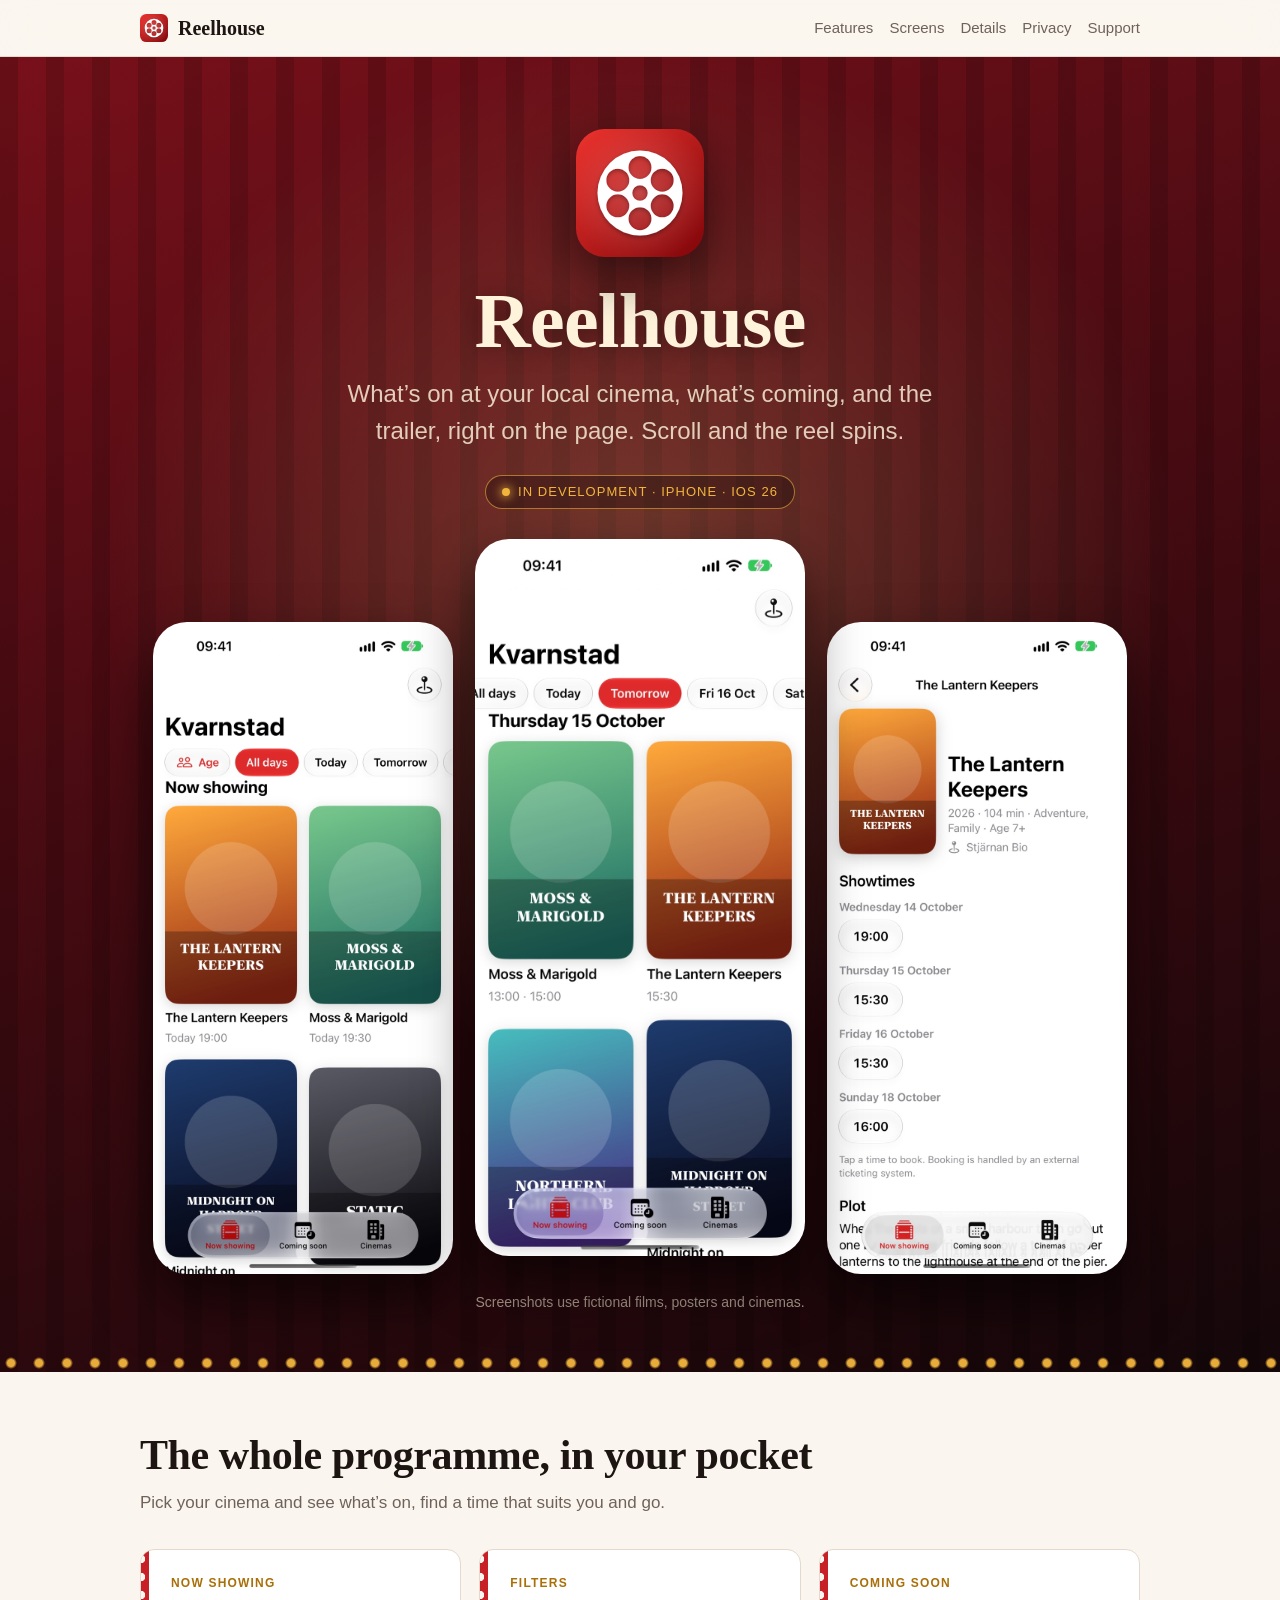
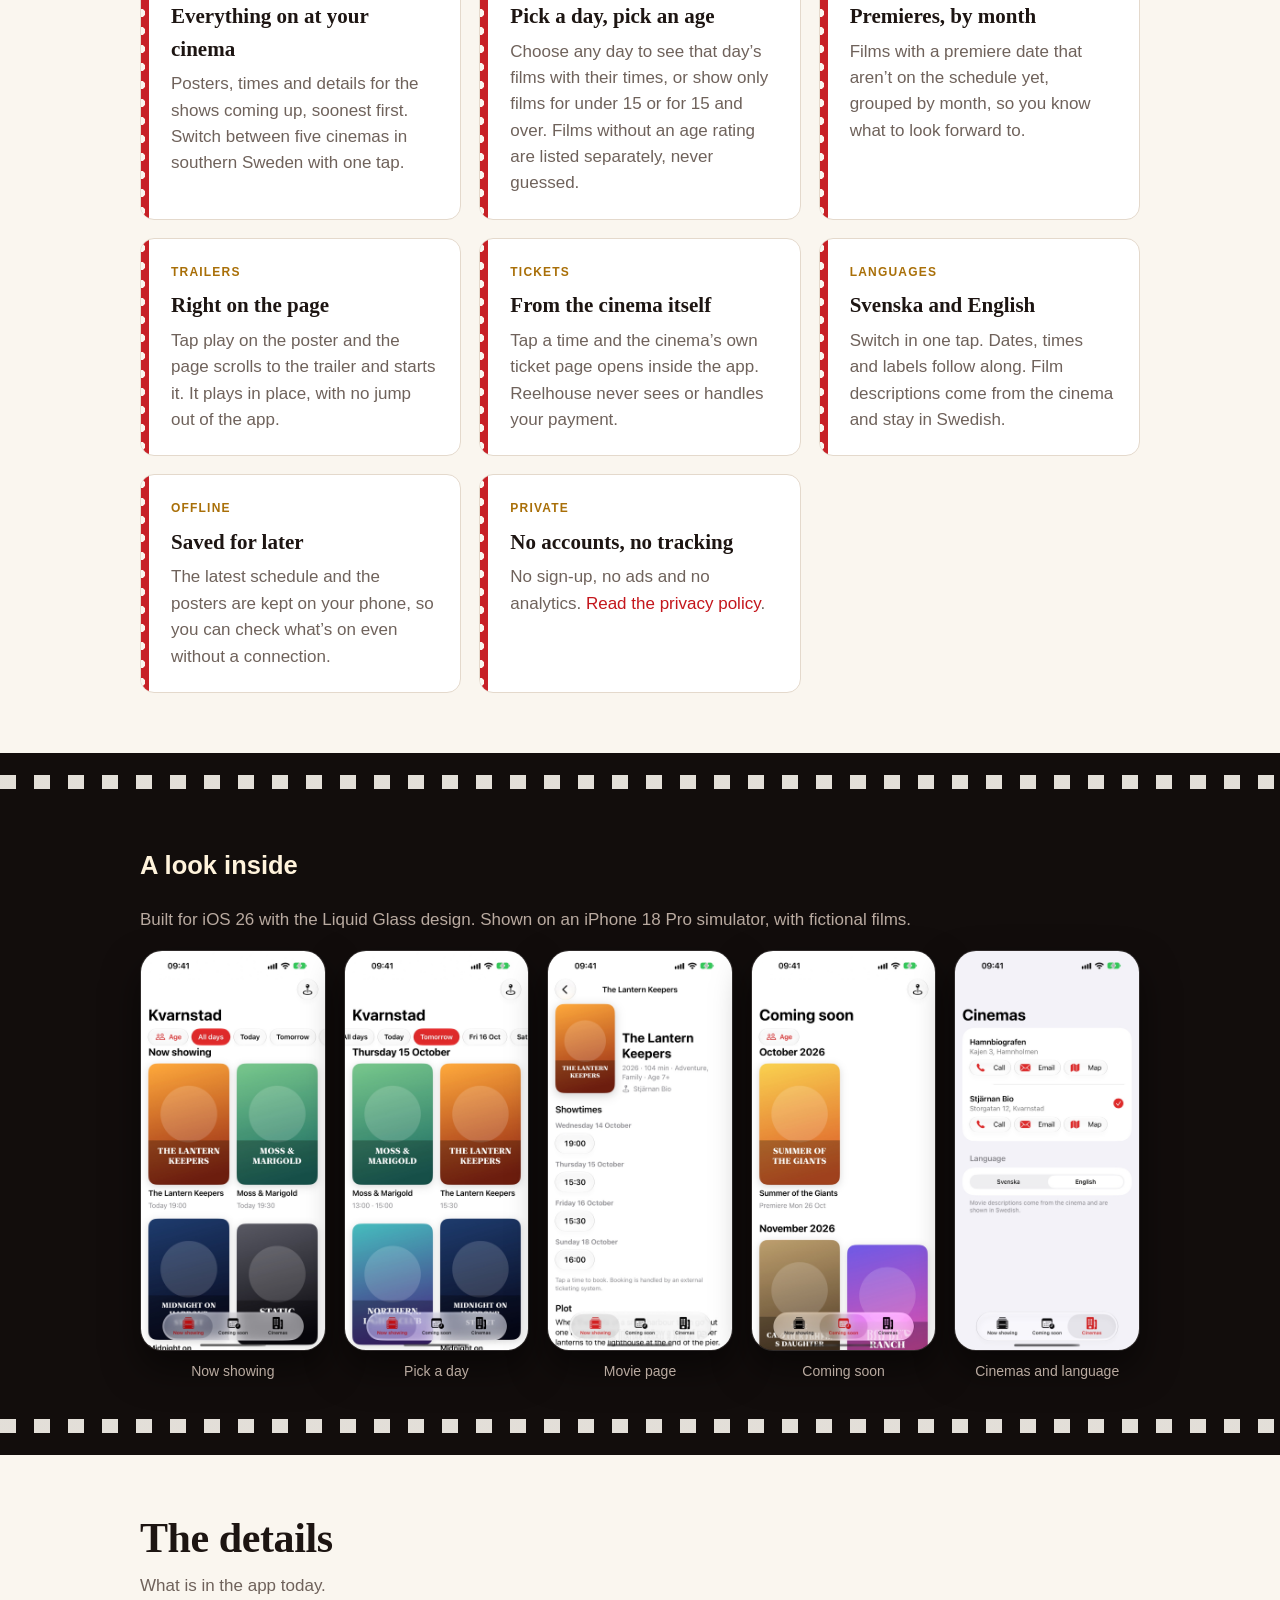
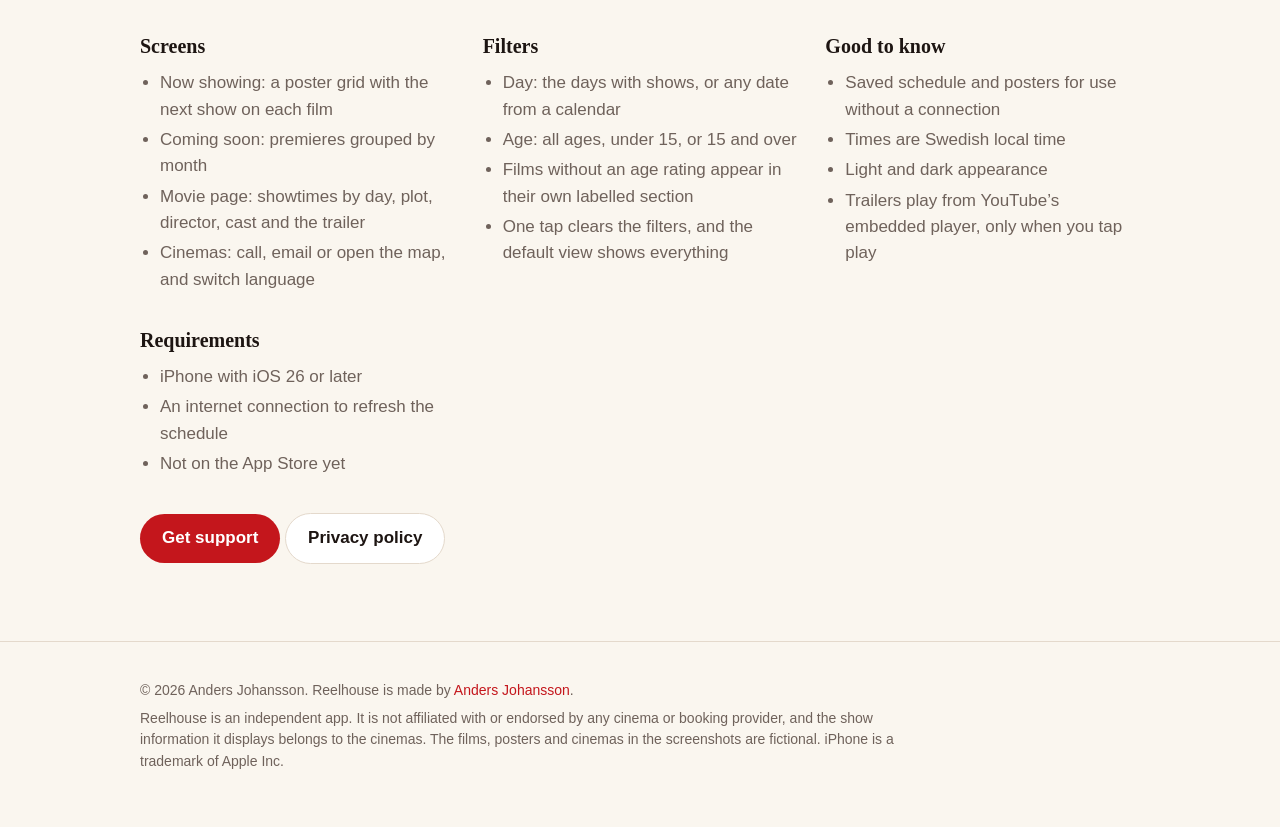
==== index.html @ 4448a826 "Site: home, privacy and support pages, with an app icon whose reel spins on scroll Co-Authored-By: C" ====
<!doctype html>
<html lang="en">
<head>
  <meta charset="utf-8">
  <meta name="viewport" content="width=device-width, initial-scale=1">
  <title>Reelhouse – showtimes, trailers and tickets for your local cinema</title>
  <meta name="description" content="Reelhouse shows what's on at your local cinema, what's coming soon, plays the trailer right on the page and takes you to the cinema's own tickets. For iPhone, in Swedish and English.">
  <meta name="theme-color" content="#78101a">
  <link rel="icon" type="image/png" href="assets/favicon.png">
  <link rel="apple-touch-icon" href="assets/apple-touch-icon.png">
  <meta property="og:title" content="Reelhouse">
  <meta property="og:description" content="Showtimes, trailers and tickets for your local cinema. For iPhone, in Swedish and English.">
  <meta property="og:type" content="website">
  <meta property="og:url" content="https://idrewn.github.io/reelhouse-web/">
  <meta property="og:image" content="https://idrewn.github.io/reelhouse-web/assets/og.jpg">
  <link rel="stylesheet" href="style.css">
</head>
<body>
<header class="site-header">
  <div class="wrap">
    <a class="brand" href="./"><span class="brand-icon"><svg class="app-icon" viewBox="0 0 1024 1024" aria-hidden="true" xmlns="http://www.w3.org/2000/svg"><defs><linearGradient id="gh" x1="0" y1="0" x2="1" y2="1"><stop offset="0" stop-color="#ed332e"/><stop offset="1" stop-color="#800509"/></linearGradient><radialGradient id="wh" cx=".5" cy=".5" r=".55"><stop offset="0" stop-color="#fff" stop-opacity=".18"/><stop offset="1" stop-color="#fff" stop-opacity="0"/></radialGradient><clipPath id="ch"><rect width="1024" height="1024" rx="229"/></clipPath><filter id="sh" x="-20%" y="-20%" width="140%" height="140%"><feDropShadow dx="0" dy="14" stdDeviation="18" flood-opacity=".35"/></filter></defs><g clip-path="url(#ch)"><rect width="1024" height="1024" fill="url(#gh)"/><rect width="1024" height="1024" fill="url(#wh)"/><g filter="url(#sh)"><g class="reel"><path fill="#fff" fill-rule="evenodd" d="M172.0 512.0a340 340 0 1 0 680 0a340 340 0 1 0 -680 0ZM597.5 614.5a92 92 0 1 0 184 0a92 92 0 1 0 -184 0ZM420.0 717.0a92 92 0 1 0 184 0a92 92 0 1 0 -184 0ZM242.5 614.5a92 92 0 1 0 184 0a92 92 0 1 0 -184 0ZM242.5 409.5a92 92 0 1 0 184 0a92 92 0 1 0 -184 0ZM420.0 307.0a92 92 0 1 0 184 0a92 92 0 1 0 -184 0ZM597.5 409.5a92 92 0 1 0 184 0a92 92 0 1 0 -184 0ZM450.0 512.0a62 62 0 1 0 124 0a62 62 0 1 0 -124 0Z"/></g></g></g></svg></span>Reelhouse</a>
    <nav aria-label="Main"><a href="#features">Features</a><a href="#screens">Screens</a><a href="#details">Details</a><a href="privacy.html">Privacy</a><a href="support.html">Support</a></nav>
  </div>
</header>

<main>
  <div class="stage">
    <div class="wrap hero">
      <div class="icon"><svg class="app-icon" viewBox="0 0 1024 1024" role="img" aria-label="Reelhouse app icon" xmlns="http://www.w3.org/2000/svg"><defs><linearGradient id="gx" x1="0" y1="0" x2="1" y2="1"><stop offset="0" stop-color="#ed332e"/><stop offset="1" stop-color="#800509"/></linearGradient><radialGradient id="wx" cx=".5" cy=".5" r=".55"><stop offset="0" stop-color="#fff" stop-opacity=".18"/><stop offset="1" stop-color="#fff" stop-opacity="0"/></radialGradient><clipPath id="cx"><rect width="1024" height="1024" rx="229"/></clipPath><filter id="sx" x="-20%" y="-20%" width="140%" height="140%"><feDropShadow dx="0" dy="14" stdDeviation="18" flood-opacity=".35"/></filter></defs><g clip-path="url(#cx)"><rect width="1024" height="1024" fill="url(#gx)"/><rect width="1024" height="1024" fill="url(#wx)"/><g filter="url(#sx)"><g class="reel"><path fill="#fff" fill-rule="evenodd" d="M172.0 512.0a340 340 0 1 0 680 0a340 340 0 1 0 -680 0ZM597.5 614.5a92 92 0 1 0 184 0a92 92 0 1 0 -184 0ZM420.0 717.0a92 92 0 1 0 184 0a92 92 0 1 0 -184 0ZM242.5 614.5a92 92 0 1 0 184 0a92 92 0 1 0 -184 0ZM242.5 409.5a92 92 0 1 0 184 0a92 92 0 1 0 -184 0ZM420.0 307.0a92 92 0 1 0 184 0a92 92 0 1 0 -184 0ZM597.5 409.5a92 92 0 1 0 184 0a92 92 0 1 0 -184 0ZM450.0 512.0a62 62 0 1 0 124 0a62 62 0 1 0 -124 0Z"/></g></g></g></svg></div>
      <h1>Reelhouse</h1>
      <p class="lead">What&rsquo;s on at your local cinema, what&rsquo;s coming, and the trailer, right on the page. Scroll and the reel spins.</p>
      <p style="margin:0 0 14px;"><span class="badge">In development &middot; iPhone &middot; iOS 26</span></p>
      <div class="showcase">
        <img src="assets/screen-now-showing.jpg" alt="The Now showing screen: a grid of film posters with the day and age filters above it" width="800" height="1739">
        <img class="center" src="assets/screen-day-filter.jpg" alt="Thursday picked in the day filter, with each poster showing that day's times" width="800" height="1739">
        <img src="assets/screen-movie.jpg" alt="A movie page with the poster, showtimes by day and the plot" width="800" height="1739">
      </div>
      <p class="note">Screenshots use fictional films, posters and cinemas.</p>
    </div>
    <div class="bulbs" aria-hidden="true"></div>
  </div>

  <section id="features">
    <div class="wrap">
      <h2>The whole programme, in your pocket</h2>
      <p class="sub">Pick your cinema and see what&rsquo;s on, find a time that suits you and go.</p>
      <div class="grid">
        <div class="ticket"><div class="kicker">Now showing</div><h3>Everything on at your cinema</h3>
          <p>Posters, times and details for the shows coming up, soonest first. Switch between five cinemas in southern Sweden with one tap.</p></div>
        <div class="ticket"><div class="kicker">Filters</div><h3>Pick a day, pick an age</h3>
          <p>Choose any day to see that day&rsquo;s films with their times, or show only films for under 15 or for 15 and over. Films without an age rating are listed separately, never guessed.</p></div>
        <div class="ticket"><div class="kicker">Coming soon</div><h3>Premieres, by month</h3>
          <p>Films with a premiere date that aren&rsquo;t on the schedule yet, grouped by month, so you know what to look forward to.</p></div>
        <div class="ticket"><div class="kicker">Trailers</div><h3>Right on the page</h3>
          <p>Tap play on the poster and the page scrolls to the trailer and starts it. It plays in place, with no jump out of the app.</p></div>
        <div class="ticket"><div class="kicker">Tickets</div><h3>From the cinema itself</h3>
          <p>Tap a time and the cinema&rsquo;s own ticket page opens inside the app. Reelhouse never sees or handles your payment.</p></div>
        <div class="ticket"><div class="kicker">Languages</div><h3>Svenska and English</h3>
          <p>Switch in one tap. Dates, times and labels follow along. Film descriptions come from the cinema and stay in Swedish.</p></div>
        <div class="ticket"><div class="kicker">Offline</div><h3>Saved for later</h3>
          <p>The latest schedule and the posters are kept on your phone, so you can check what&rsquo;s on even without a connection.</p></div>
        <div class="ticket"><div class="kicker">Private</div><h3>No accounts, no tracking</h3>
          <p>No sign-up, no ads and no analytics. <a href="privacy.html">Read the privacy policy</a>.</p></div>
      </div>
    </div>
  </section>

  <div class="reel" id="screens">
    <div class="wrap">
      <h2>A look inside</h2>
      <p class="sub">Built for iOS 26 with the Liquid Glass design. Shown on an iPhone 18 Pro simulator, with fictional films.</p>
      <div class="screens">
        <figure><img src="assets/screen-now-showing.jpg" alt="Now showing, a grid of posters" loading="lazy" width="800" height="1739"><figcaption>Now showing</figcaption></figure>
        <figure><img src="assets/screen-day-filter.jpg" alt="The day filter with times on each poster" loading="lazy" width="800" height="1739"><figcaption>Pick a day</figcaption></figure>
        <figure><img src="assets/screen-movie.jpg" alt="A movie page with showtimes" loading="lazy" width="800" height="1739"><figcaption>Movie page</figcaption></figure>
        <figure><img src="assets/screen-coming.jpg" alt="Coming soon, grouped by month" loading="lazy" width="800" height="1739"><figcaption>Coming soon</figcaption></figure>
        <figure><img src="assets/screen-cinemas.jpg" alt="The cinemas list with call, email and map buttons and the language switch" loading="lazy" width="800" height="1739"><figcaption>Cinemas and language</figcaption></figure>
      </div>
    </div>
  </div>

  <section id="details">
    <div class="wrap">
      <h2>The details</h2>
      <p class="sub">What is in the app today.</p>
      <div class="facts">
        <div>
          <h3>Screens</h3>
          <ul>
            <li>Now showing: a poster grid with the next show on each film</li>
            <li>Coming soon: premieres grouped by month</li>
            <li>Movie page: showtimes by day, plot, director, cast and the trailer</li>
            <li>Cinemas: call, email or open the map, and switch language</li>
          </ul>
        </div>
        <div>
          <h3>Filters</h3>
          <ul>
            <li>Day: the days with shows, or any date from a calendar</li>
            <li>Age: all ages, under 15, or 15 and over</li>
            <li>Films without an age rating appear in their own labelled section</li>
            <li>One tap clears the filters, and the default view shows everything</li>
          </ul>
        </div>
        <div>
          <h3>Good to know</h3>
          <ul>
            <li>Saved schedule and posters for use without a connection</li>
            <li>Times are Swedish local time</li>
            <li>Light and dark appearance</li>
            <li>Trailers play from YouTube&rsquo;s embedded player, only when you tap play</li>
          </ul>
        </div>
        <div>
          <h3>Requirements</h3>
          <ul>
            <li>iPhone with iOS 26 or later</li>
            <li>An internet connection to refresh the schedule</li>
            <li>Not on the App Store yet</li>
          </ul>
        </div>
      </div>
      <p style="margin-top:32px;">
        <a class="button" href="support.html">Get support</a>
        <a class="button secondary" href="privacy.html">Privacy policy</a>
      </p>
    </div>
  </section>
</main>

<footer>
  <div class="wrap">
    <p>&copy; 2026 Anders Johansson. Reelhouse is made by <a href="https://github.com/iDrewn">Anders Johansson</a>.</p>
    <p>Reelhouse is an independent app. It is not affiliated with or endorsed by any cinema or booking provider, and the show information it displays belongs to the cinemas. The films, posters and cinemas in the screenshots are fictional. iPhone is a trademark of Apple Inc.</p>
  </div>
</footer>
<script src="assets/spin.js" defer></script>
</body>
</html>
---- style.css ----
:root {
  --bg: #faf6ef;
  --surface: #ffffff;
  --text: #1d1512;
  --muted: #6f625b;
  --line: #e4d9cc;
  --accent: #c4161c;
  --gold: #a96f08;
  --gold-bright: #f2b53c;
  --cream: #fff3dc;
  --radius: 18px;
  --maxw: 1040px;
  --serif: ui-serif, "Iowan Old Style", "Palatino Linotype", Palatino, Georgia, serif;
}
@media (prefers-color-scheme: dark) {
  :root {
    --bg: #0e0a0a;
    --surface: #1a1413;
    --text: #f6efe6;
    --muted: #b5a79b;
    --line: #3a2d2a;
    --accent: #ff6a5f;
    --gold: #f2b53c;
  }
}
* { box-sizing: border-box; }
html { -webkit-text-size-adjust: 100%; scroll-behavior: smooth; }
body {
  margin: 0;
  background: var(--bg);
  color: var(--text);
  font: 17px/1.55 -apple-system, BlinkMacSystemFont, "SF Pro Text", "Segoe UI", Roboto, Helvetica, Arial, sans-serif;
}
a { color: var(--accent); text-decoration: none; }
a:hover { text-decoration: underline; }
img { max-width: 100%; height: auto; display: block; }
.wrap { max-width: var(--maxw); margin: 0 auto; padding: 0 20px; }

/* Header */
.site-header { position: sticky; top: 0; z-index: 10; backdrop-filter: saturate(180%) blur(20px); -webkit-backdrop-filter: saturate(180%) blur(20px);
  background: color-mix(in srgb, var(--bg) 82%, transparent); border-bottom: 1px solid var(--line); }
.site-header .wrap { display: flex; align-items: center; justify-content: space-between; flex-wrap: wrap; gap: 2px 16px; min-height: 56px; padding-top: 8px; padding-bottom: 8px; }
.brand { display: flex; align-items: center; gap: 10px; font-family: var(--serif); font-weight: 800; font-size: 20px; color: var(--text); }
.brand-icon { display: block; width: 28px; height: 28px; }
.app-icon { display: block; width: 100%; height: 100%; }
nav a { margin-right: 16px; color: var(--muted); font-size: 15px; white-space: nowrap; }
nav a:last-child { margin-right: 0; }
nav a:hover { color: var(--text); text-decoration: none; }

/* Hero: a curtain, a spotlight and a row of marquee bulbs. Always dark. */
.stage {
  color: var(--cream);
  background:
    radial-gradient(ellipse 60% 55% at 50% 38%, rgba(255, 214, 140, .22), transparent 70%),
    repeating-linear-gradient(90deg, rgba(0, 0, 0, .14) 0 18px, transparent 18px 46px),
    linear-gradient(160deg, #78101a 0%, #3d0a10 55%, #14070a 100%);
}
.hero { padding: 72px 0 40px; text-align: center; }
.hero .icon { width: 128px; height: 128px; margin: 0 auto 24px; filter: drop-shadow(0 18px 26px rgba(0, 0, 0, .55)); }
.hero h1 { font-family: var(--serif); font-size: clamp(44px, 9vw, 78px); line-height: 1.02; margin: 0 0 14px; letter-spacing: -0.01em; color: var(--cream); text-shadow: 0 2px 24px rgba(0, 0, 0, .4); }
.hero p.lead { font-size: clamp(19px, 3vw, 24px); color: rgba(255, 243, 220, .82); max-width: 640px; margin: 0 auto 26px; }
.badge { display: inline-flex; align-items: center; gap: 8px; padding: 6px 16px; border-radius: 999px; border: 1px solid rgba(242, 181, 60, .6); background: rgba(0, 0, 0, .28);
  font-size: 13px; letter-spacing: .08em; text-transform: uppercase; color: var(--gold-bright); }
.badge::before { content: ""; width: 8px; height: 8px; border-radius: 50%; background: var(--gold-bright); box-shadow: 0 0 10px 2px rgba(242, 181, 60, .7); }
.hero .showcase { margin-top: 48px; display: flex; gap: 22px; justify-content: center; align-items: flex-end; flex-wrap: wrap; }
.hero .showcase img { width: min(300px, 28vw); min-width: 210px; border-radius: 34px; box-shadow: 0 28px 56px rgba(0, 0, 0, .6); }
.hero .showcase img.center { transform: translateY(-18px); width: min(330px, 30vw); min-width: 230px; }
.hero .note { margin: 18px auto 0; color: rgba(255, 243, 220, .6); font-size: 14px; }
.bulbs { height: 18px; background: radial-gradient(circle at 11px 9px, var(--gold-bright) 3.5px, rgba(242, 181, 60, 0) 6px) 0 0 / 28px 18px repeat-x; opacity: .95; }

/* Sections */
section { padding: 60px 0; }
section h2 { font-family: var(--serif); font-size: clamp(28px, 5vw, 42px); line-height: 1.1; letter-spacing: -0.01em; margin: 0 0 12px; }
section .sub { color: var(--muted); max-width: 640px; margin: 0 0 32px; }
.grid { display: grid; gap: 18px; grid-template-columns: repeat(auto-fit, minmax(260px, 1fr)); }

/* Ticket-stub cards */
.ticket { position: relative; background: var(--surface); border: 1px solid var(--line); border-radius: 14px; padding: 24px 24px 22px 30px; overflow: hidden; }
.ticket::before { content: ""; position: absolute; left: 0; top: 0; bottom: 0; width: 8px;
  background: radial-gradient(circle at 0 9px, var(--bg) 4px, transparent 4.5px) 0 0 / 8px 18px repeat-y, var(--accent); opacity: .95; }
.ticket h3 { margin: 0 0 6px; font-family: var(--serif); font-size: 21px; }
.ticket p { margin: 0; color: var(--muted); }
.ticket .kicker { font-size: 12px; letter-spacing: .1em; text-transform: uppercase; color: var(--gold); font-weight: 700; margin-bottom: 8px; }

/* Screens on a film strip */
.reel { background: #120d0c; color: #f6efe6; padding: 72px 0; position: relative; }
.reel::before, .reel::after { content: ""; position: absolute; left: 0; right: 0; height: 14px;
  background: repeating-linear-gradient(90deg, var(--bg) 0 16px, transparent 16px 34px); opacity: .9; }
.reel::before { top: 22px; }
.reel::after { bottom: 22px; }
.reel h2 { color: #fff3dc; }
.reel .sub { color: #b9aaa0; }
.screens { display: grid; gap: 18px; grid-template-columns: repeat(auto-fit, minmax(170px, 1fr)); align-items: start; }
.screens figure { margin: 0; }
.screens img { border-radius: 22px; border: 1px solid rgba(255, 255, 255, .12); box-shadow: 0 18px 36px rgba(0, 0, 0, .5); }
.screens figcaption { margin-top: 10px; color: #b9aaa0; font-size: 14px; text-align: center; }

.facts { display: grid; gap: 28px; grid-template-columns: repeat(auto-fit, minmax(300px, 1fr)); }
.facts h3 { margin: 0 0 8px; font-family: var(--serif); font-size: 20px; }
.facts ul { margin: 0; padding-left: 20px; color: var(--muted); }
.facts li { margin: 4px 0; }

/* Text pages */
.prose { max-width: 720px; padding: 48px 0 72px; }
.prose h1 { font-family: var(--serif); font-size: clamp(32px, 6vw, 46px); line-height: 1.1; margin: 0 0 8px; letter-spacing: -0.01em; }
.prose h2 { font-family: var(--serif); font-size: 24px; margin: 36px 0 8px; }
.prose p, .prose li { color: var(--text); }
.prose .meta { color: var(--muted); margin-bottom: 28px; }
.prose ul { padding-left: 22px; }
.prose code { background: color-mix(in srgb, var(--text) 8%, transparent); padding: 1px 6px; border-radius: 6px; font-size: .9em; }
.prose details { background: var(--surface); border: 1px solid var(--line); border-radius: 14px; padding: 14px 18px; margin: 12px 0; }
.prose summary { cursor: pointer; font-weight: 600; }
.prose details p { margin: 10px 0 0; color: var(--muted); }

.button { display: inline-block; padding: 11px 22px; border-radius: 999px; background: var(--accent); color: #fff; font-weight: 600; }
.button:hover { text-decoration: none; filter: brightness(1.08); }
.button.secondary { background: var(--surface); color: var(--text); border: 1px solid var(--line); }

footer { border-top: 1px solid var(--line); padding: 32px 0 48px; color: var(--muted); font-size: 14px; }
footer p { margin: 6px 0; max-width: 760px; }
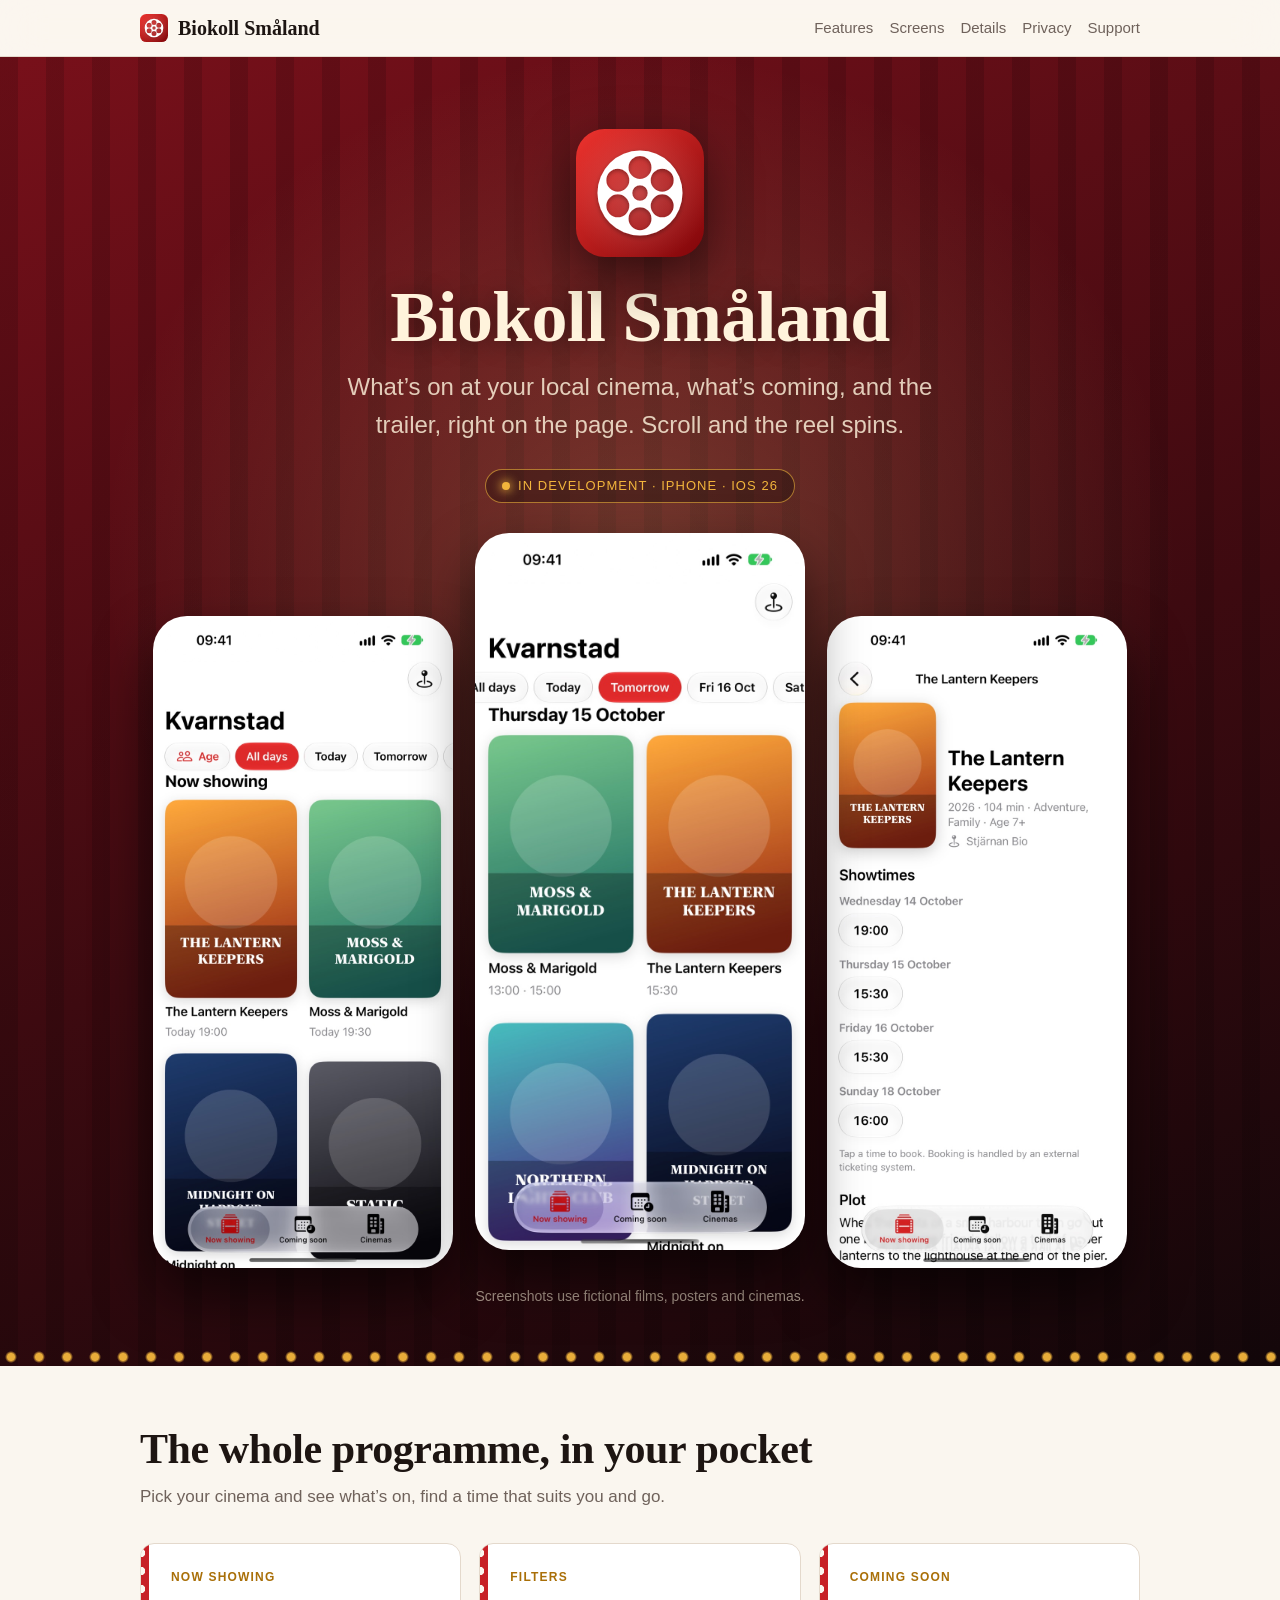
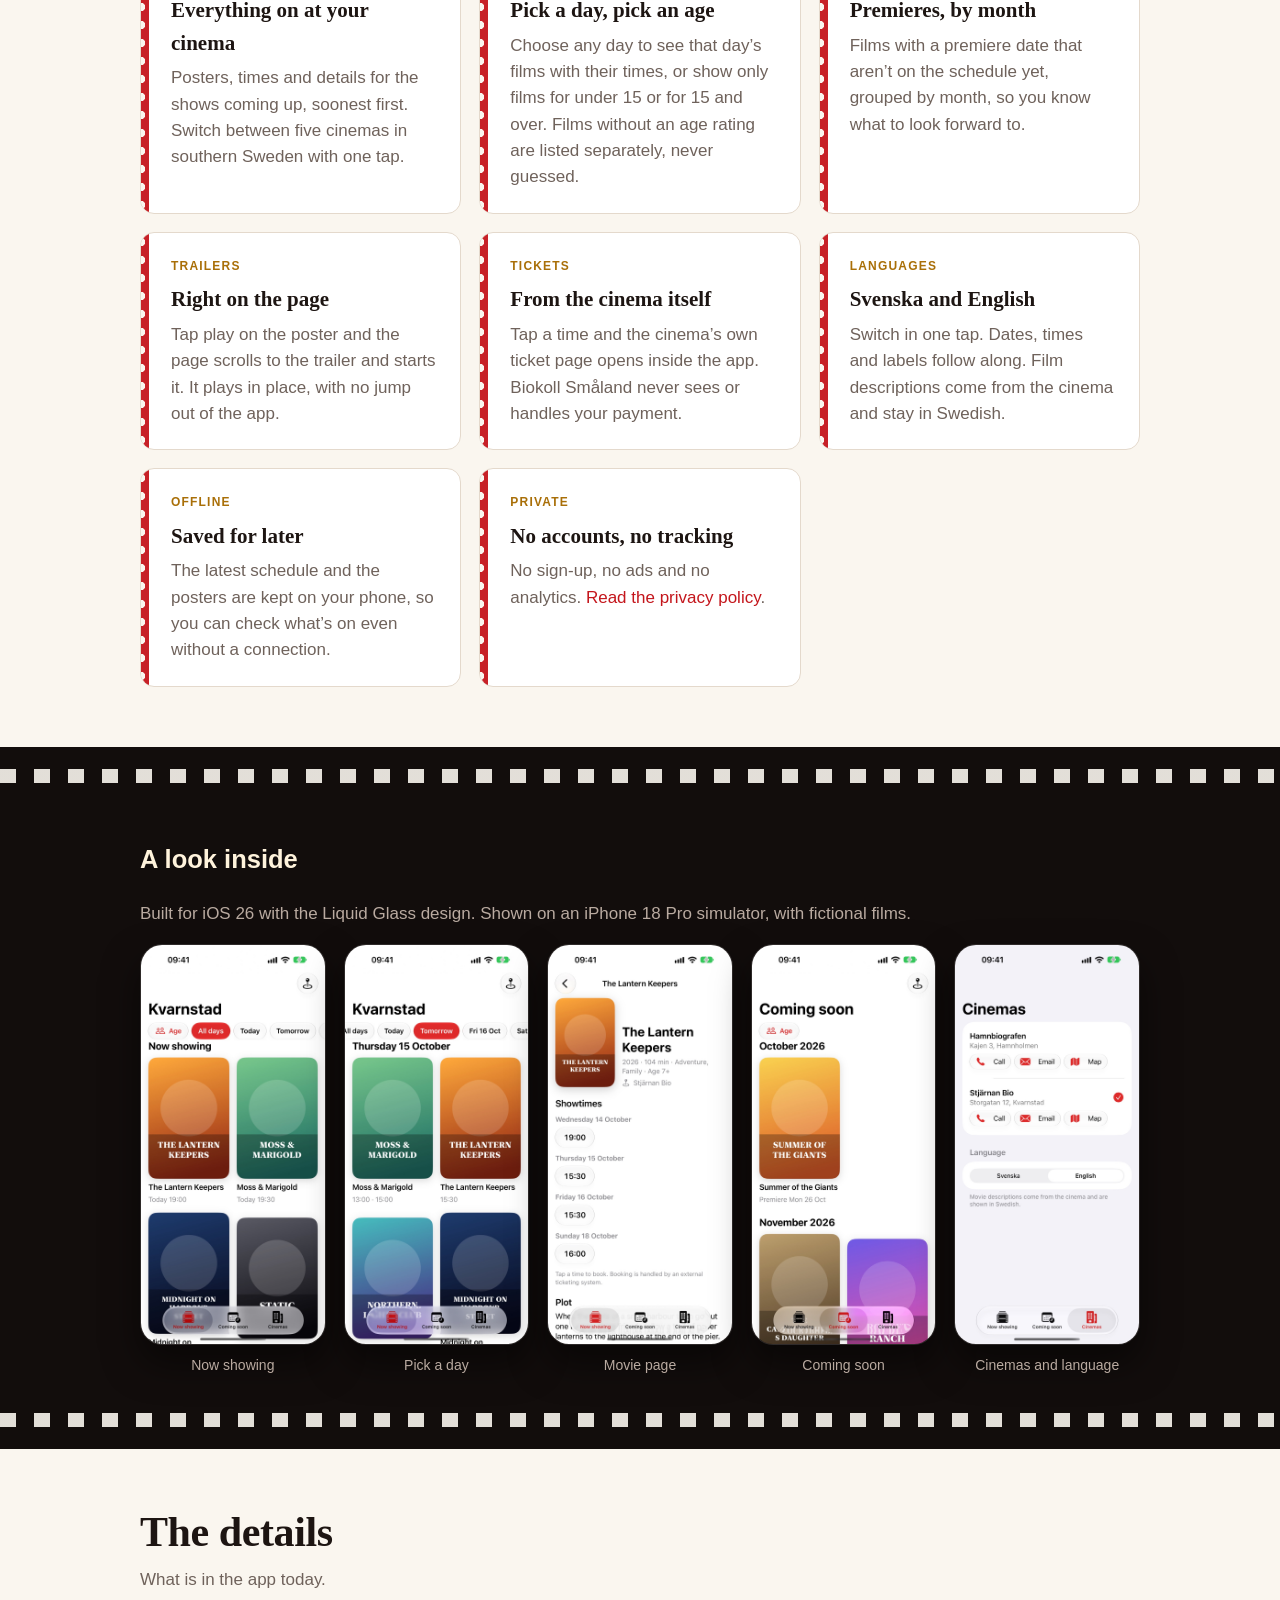
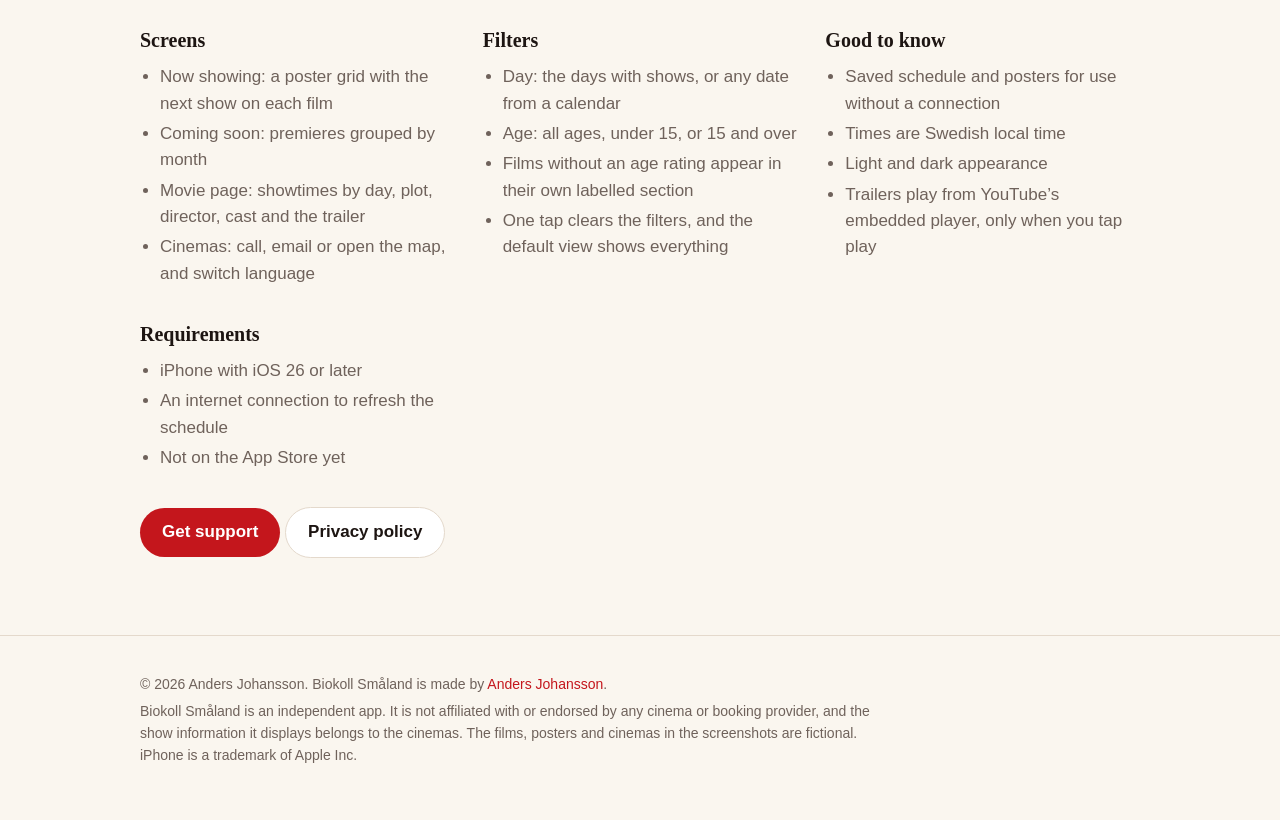
==== commit 03ab04af: "Site: the app is now called Biokoll Småland (pages, social preview and README) Co-Authored-By: Claud" ====
--- a/index.html
+++ b/index.html
@@ -3,12 +3,12 @@
 <head>
   <meta charset="utf-8">
   <meta name="viewport" content="width=device-width, initial-scale=1">
-  <title>Reelhouse – showtimes, trailers and tickets for your local cinema</title>
-  <meta name="description" content="Reelhouse shows what's on at your local cinema, what's coming soon, plays the trailer right on the page and takes you to the cinema's own tickets. For iPhone, in Swedish and English.">
+  <title>Biokoll Sm&aring;land – showtimes, trailers and tickets for your local cinema</title>
+  <meta name="description" content="Biokoll Sm&aring;land shows what's on at your local cinema, what's coming soon, plays the trailer right on the page and takes you to the cinema's own tickets. For iPhone, in Swedish and English.">
   <meta name="theme-color" content="#78101a">
   <link rel="icon" type="image/png" href="assets/favicon.png">
   <link rel="apple-touch-icon" href="assets/apple-touch-icon.png">
-  <meta property="og:title" content="Reelhouse">
+  <meta property="og:title" content="Biokoll Sm&aring;land">
   <meta property="og:description" content="Showtimes, trailers and tickets for your local cinema. For iPhone, in Swedish and English.">
   <meta property="og:type" content="website">
   <meta property="og:url" content="https://idrewn.github.io/reelhouse-web/">
@@ -18,7 +18,7 @@
 <body>
 <header class="site-header">
   <div class="wrap">
-    <a class="brand" href="./"><span class="brand-icon"><svg class="app-icon" viewBox="0 0 1024 1024" aria-hidden="true" xmlns="http://www.w3.org/2000/svg"><defs><linearGradient id="gh" x1="0" y1="0" x2="1" y2="1"><stop offset="0" stop-color="#ed332e"/><stop offset="1" stop-color="#800509"/></linearGradient><radialGradient id="wh" cx=".5" cy=".5" r=".55"><stop offset="0" stop-color="#fff" stop-opacity=".18"/><stop offset="1" stop-color="#fff" stop-opacity="0"/></radialGradient><clipPath id="ch"><rect width="1024" height="1024" rx="229"/></clipPath><filter id="sh" x="-20%" y="-20%" width="140%" height="140%"><feDropShadow dx="0" dy="14" stdDeviation="18" flood-opacity=".35"/></filter></defs><g clip-path="url(#ch)"><rect width="1024" height="1024" fill="url(#gh)"/><rect width="1024" height="1024" fill="url(#wh)"/><g filter="url(#sh)"><g class="reel"><path fill="#fff" fill-rule="evenodd" d="M172.0 512.0a340 340 0 1 0 680 0a340 340 0 1 0 -680 0ZM597.5 614.5a92 92 0 1 0 184 0a92 92 0 1 0 -184 0ZM420.0 717.0a92 92 0 1 0 184 0a92 92 0 1 0 -184 0ZM242.5 614.5a92 92 0 1 0 184 0a92 92 0 1 0 -184 0ZM242.5 409.5a92 92 0 1 0 184 0a92 92 0 1 0 -184 0ZM420.0 307.0a92 92 0 1 0 184 0a92 92 0 1 0 -184 0ZM597.5 409.5a92 92 0 1 0 184 0a92 92 0 1 0 -184 0ZM450.0 512.0a62 62 0 1 0 124 0a62 62 0 1 0 -124 0Z"/></g></g></g></svg></span>Reelhouse</a>
+    <a class="brand" href="./"><span class="brand-icon"><svg class="app-icon" viewBox="0 0 1024 1024" aria-hidden="true" xmlns="http://www.w3.org/2000/svg"><defs><linearGradient id="gh" x1="0" y1="0" x2="1" y2="1"><stop offset="0" stop-color="#ed332e"/><stop offset="1" stop-color="#800509"/></linearGradient><radialGradient id="wh" cx=".5" cy=".5" r=".55"><stop offset="0" stop-color="#fff" stop-opacity=".18"/><stop offset="1" stop-color="#fff" stop-opacity="0"/></radialGradient><clipPath id="ch"><rect width="1024" height="1024" rx="229"/></clipPath><filter id="sh" x="-20%" y="-20%" width="140%" height="140%"><feDropShadow dx="0" dy="14" stdDeviation="18" flood-opacity=".35"/></filter></defs><g clip-path="url(#ch)"><rect width="1024" height="1024" fill="url(#gh)"/><rect width="1024" height="1024" fill="url(#wh)"/><g filter="url(#sh)"><g class="reel"><path fill="#fff" fill-rule="evenodd" d="M172.0 512.0a340 340 0 1 0 680 0a340 340 0 1 0 -680 0ZM597.5 614.5a92 92 0 1 0 184 0a92 92 0 1 0 -184 0ZM420.0 717.0a92 92 0 1 0 184 0a92 92 0 1 0 -184 0ZM242.5 614.5a92 92 0 1 0 184 0a92 92 0 1 0 -184 0ZM242.5 409.5a92 92 0 1 0 184 0a92 92 0 1 0 -184 0ZM420.0 307.0a92 92 0 1 0 184 0a92 92 0 1 0 -184 0ZM597.5 409.5a92 92 0 1 0 184 0a92 92 0 1 0 -184 0ZM450.0 512.0a62 62 0 1 0 124 0a62 62 0 1 0 -124 0Z"/></g></g></g></svg></span>Biokoll Sm&aring;land</a>
     <nav aria-label="Main"><a href="#features">Features</a><a href="#screens">Screens</a><a href="#details">Details</a><a href="privacy.html">Privacy</a><a href="support.html">Support</a></nav>
   </div>
 </header>
@@ -26,8 +26,8 @@
 <main>
   <div class="stage">
     <div class="wrap hero">
-      <div class="icon"><svg class="app-icon" viewBox="0 0 1024 1024" role="img" aria-label="Reelhouse app icon" xmlns="http://www.w3.org/2000/svg"><defs><linearGradient id="gx" x1="0" y1="0" x2="1" y2="1"><stop offset="0" stop-color="#ed332e"/><stop offset="1" stop-color="#800509"/></linearGradient><radialGradient id="wx" cx=".5" cy=".5" r=".55"><stop offset="0" stop-color="#fff" stop-opacity=".18"/><stop offset="1" stop-color="#fff" stop-opacity="0"/></radialGradient><clipPath id="cx"><rect width="1024" height="1024" rx="229"/></clipPath><filter id="sx" x="-20%" y="-20%" width="140%" height="140%"><feDropShadow dx="0" dy="14" stdDeviation="18" flood-opacity=".35"/></filter></defs><g clip-path="url(#cx)"><rect width="1024" height="1024" fill="url(#gx)"/><rect width="1024" height="1024" fill="url(#wx)"/><g filter="url(#sx)"><g class="reel"><path fill="#fff" fill-rule="evenodd" d="M172.0 512.0a340 340 0 1 0 680 0a340 340 0 1 0 -680 0ZM597.5 614.5a92 92 0 1 0 184 0a92 92 0 1 0 -184 0ZM420.0 717.0a92 92 0 1 0 184 0a92 92 0 1 0 -184 0ZM242.5 614.5a92 92 0 1 0 184 0a92 92 0 1 0 -184 0ZM242.5 409.5a92 92 0 1 0 184 0a92 92 0 1 0 -184 0ZM420.0 307.0a92 92 0 1 0 184 0a92 92 0 1 0 -184 0ZM597.5 409.5a92 92 0 1 0 184 0a92 92 0 1 0 -184 0ZM450.0 512.0a62 62 0 1 0 124 0a62 62 0 1 0 -124 0Z"/></g></g></g></svg></div>
-      <h1>Reelhouse</h1>
+      <div class="icon"><svg class="app-icon" viewBox="0 0 1024 1024" role="img" aria-label="Biokoll Sm&aring;land app icon" xmlns="http://www.w3.org/2000/svg"><defs><linearGradient id="gx" x1="0" y1="0" x2="1" y2="1"><stop offset="0" stop-color="#ed332e"/><stop offset="1" stop-color="#800509"/></linearGradient><radialGradient id="wx" cx=".5" cy=".5" r=".55"><stop offset="0" stop-color="#fff" stop-opacity=".18"/><stop offset="1" stop-color="#fff" stop-opacity="0"/></radialGradient><clipPath id="cx"><rect width="1024" height="1024" rx="229"/></clipPath><filter id="sx" x="-20%" y="-20%" width="140%" height="140%"><feDropShadow dx="0" dy="14" stdDeviation="18" flood-opacity=".35"/></filter></defs><g clip-path="url(#cx)"><rect width="1024" height="1024" fill="url(#gx)"/><rect width="1024" height="1024" fill="url(#wx)"/><g filter="url(#sx)"><g class="reel"><path fill="#fff" fill-rule="evenodd" d="M172.0 512.0a340 340 0 1 0 680 0a340 340 0 1 0 -680 0ZM597.5 614.5a92 92 0 1 0 184 0a92 92 0 1 0 -184 0ZM420.0 717.0a92 92 0 1 0 184 0a92 92 0 1 0 -184 0ZM242.5 614.5a92 92 0 1 0 184 0a92 92 0 1 0 -184 0ZM242.5 409.5a92 92 0 1 0 184 0a92 92 0 1 0 -184 0ZM420.0 307.0a92 92 0 1 0 184 0a92 92 0 1 0 -184 0ZM597.5 409.5a92 92 0 1 0 184 0a92 92 0 1 0 -184 0ZM450.0 512.0a62 62 0 1 0 124 0a62 62 0 1 0 -124 0Z"/></g></g></g></svg></div>
+      <h1>Biokoll Sm&aring;land</h1>
       <p class="lead">What&rsquo;s on at your local cinema, what&rsquo;s coming, and the trailer, right on the page. Scroll and the reel spins.</p>
       <p style="margin:0 0 14px;"><span class="badge">In development &middot; iPhone &middot; iOS 26</span></p>
       <div class="showcase">
@@ -54,7 +54,7 @@
         <div class="ticket"><div class="kicker">Trailers</div><h3>Right on the page</h3>
           <p>Tap play on the poster and the page scrolls to the trailer and starts it. It plays in place, with no jump out of the app.</p></div>
         <div class="ticket"><div class="kicker">Tickets</div><h3>From the cinema itself</h3>
-          <p>Tap a time and the cinema&rsquo;s own ticket page opens inside the app. Reelhouse never sees or handles your payment.</p></div>
+          <p>Tap a time and the cinema&rsquo;s own ticket page opens inside the app. Biokoll Sm&aring;land never sees or handles your payment.</p></div>
         <div class="ticket"><div class="kicker">Languages</div><h3>Svenska and English</h3>
           <p>Switch in one tap. Dates, times and labels follow along. Film descriptions come from the cinema and stay in Swedish.</p></div>
         <div class="ticket"><div class="kicker">Offline</div><h3>Saved for later</h3>
@@ -130,8 +130,8 @@
 
 <footer>
   <div class="wrap">
-    <p>&copy; 2026 Anders Johansson. Reelhouse is made by <a href="https://github.com/iDrewn">Anders Johansson</a>.</p>
-    <p>Reelhouse is an independent app. It is not affiliated with or endorsed by any cinema or booking provider, and the show information it displays belongs to the cinemas. The films, posters and cinemas in the screenshots are fictional. iPhone is a trademark of Apple Inc.</p>
+    <p>&copy; 2026 Anders Johansson. Biokoll Sm&aring;land is made by <a href="https://github.com/iDrewn">Anders Johansson</a>.</p>
+    <p>Biokoll Sm&aring;land is an independent app. It is not affiliated with or endorsed by any cinema or booking provider, and the show information it displays belongs to the cinemas. The films, posters and cinemas in the screenshots are fictional. iPhone is a trademark of Apple Inc.</p>
   </div>
 </footer>
 <script src="assets/spin.js" defer></script>
--- a/style.css
+++ b/style.css
@@ -57,7 +57,7 @@
 }
 .hero { padding: 72px 0 40px; text-align: center; }
 .hero .icon { width: 128px; height: 128px; margin: 0 auto 24px; filter: drop-shadow(0 18px 26px rgba(0, 0, 0, .55)); }
-.hero h1 { font-family: var(--serif); font-size: clamp(44px, 9vw, 78px); line-height: 1.02; margin: 0 0 14px; letter-spacing: -0.01em; color: var(--cream); text-shadow: 0 2px 24px rgba(0, 0, 0, .4); }
+.hero h1 { font-family: var(--serif); font-size: clamp(38px, 8vw, 72px); line-height: 1.02; margin: 0 0 14px; letter-spacing: -0.01em; color: var(--cream); text-shadow: 0 2px 24px rgba(0, 0, 0, .4); }
 .hero p.lead { font-size: clamp(19px, 3vw, 24px); color: rgba(255, 243, 220, .82); max-width: 640px; margin: 0 auto 26px; }
 .badge { display: inline-flex; align-items: center; gap: 8px; padding: 6px 16px; border-radius: 999px; border: 1px solid rgba(242, 181, 60, .6); background: rgba(0, 0, 0, .28);
   font-size: 13px; letter-spacing: .08em; text-transform: uppercase; color: var(--gold-bright); }
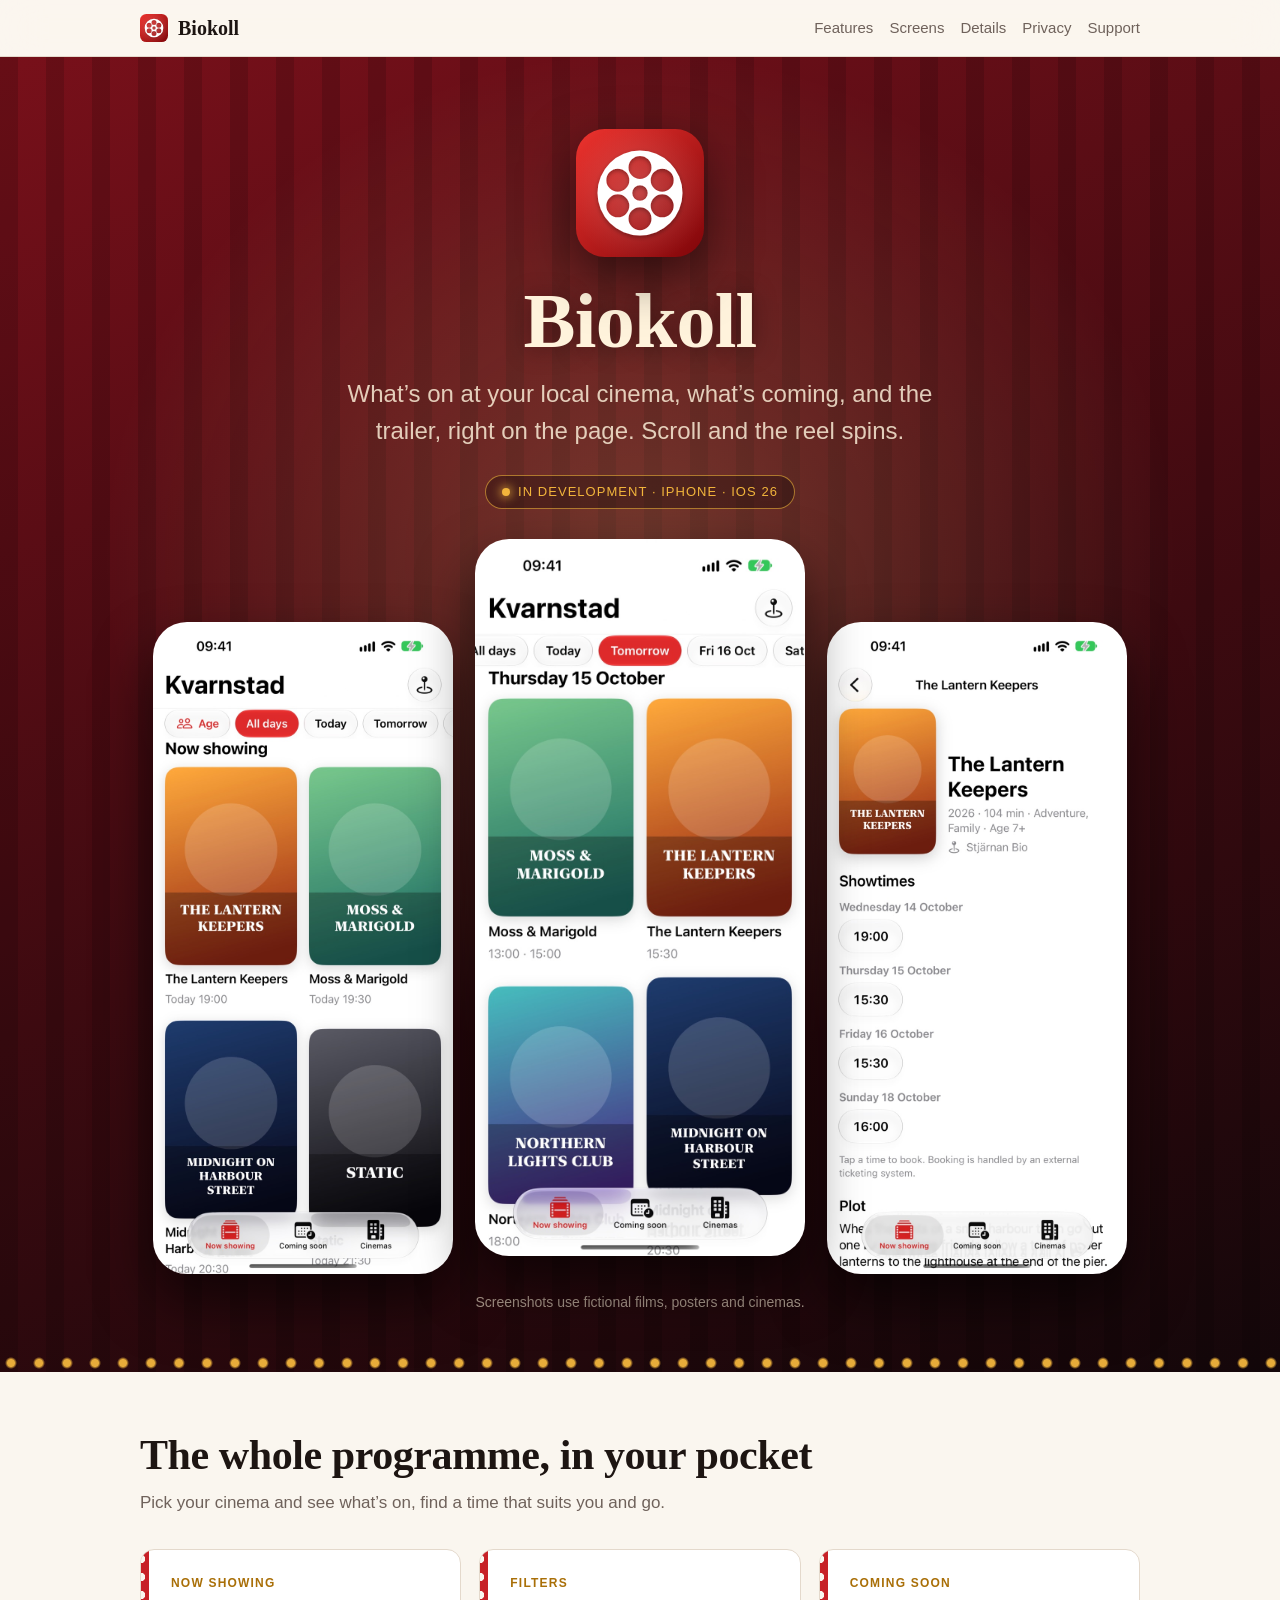
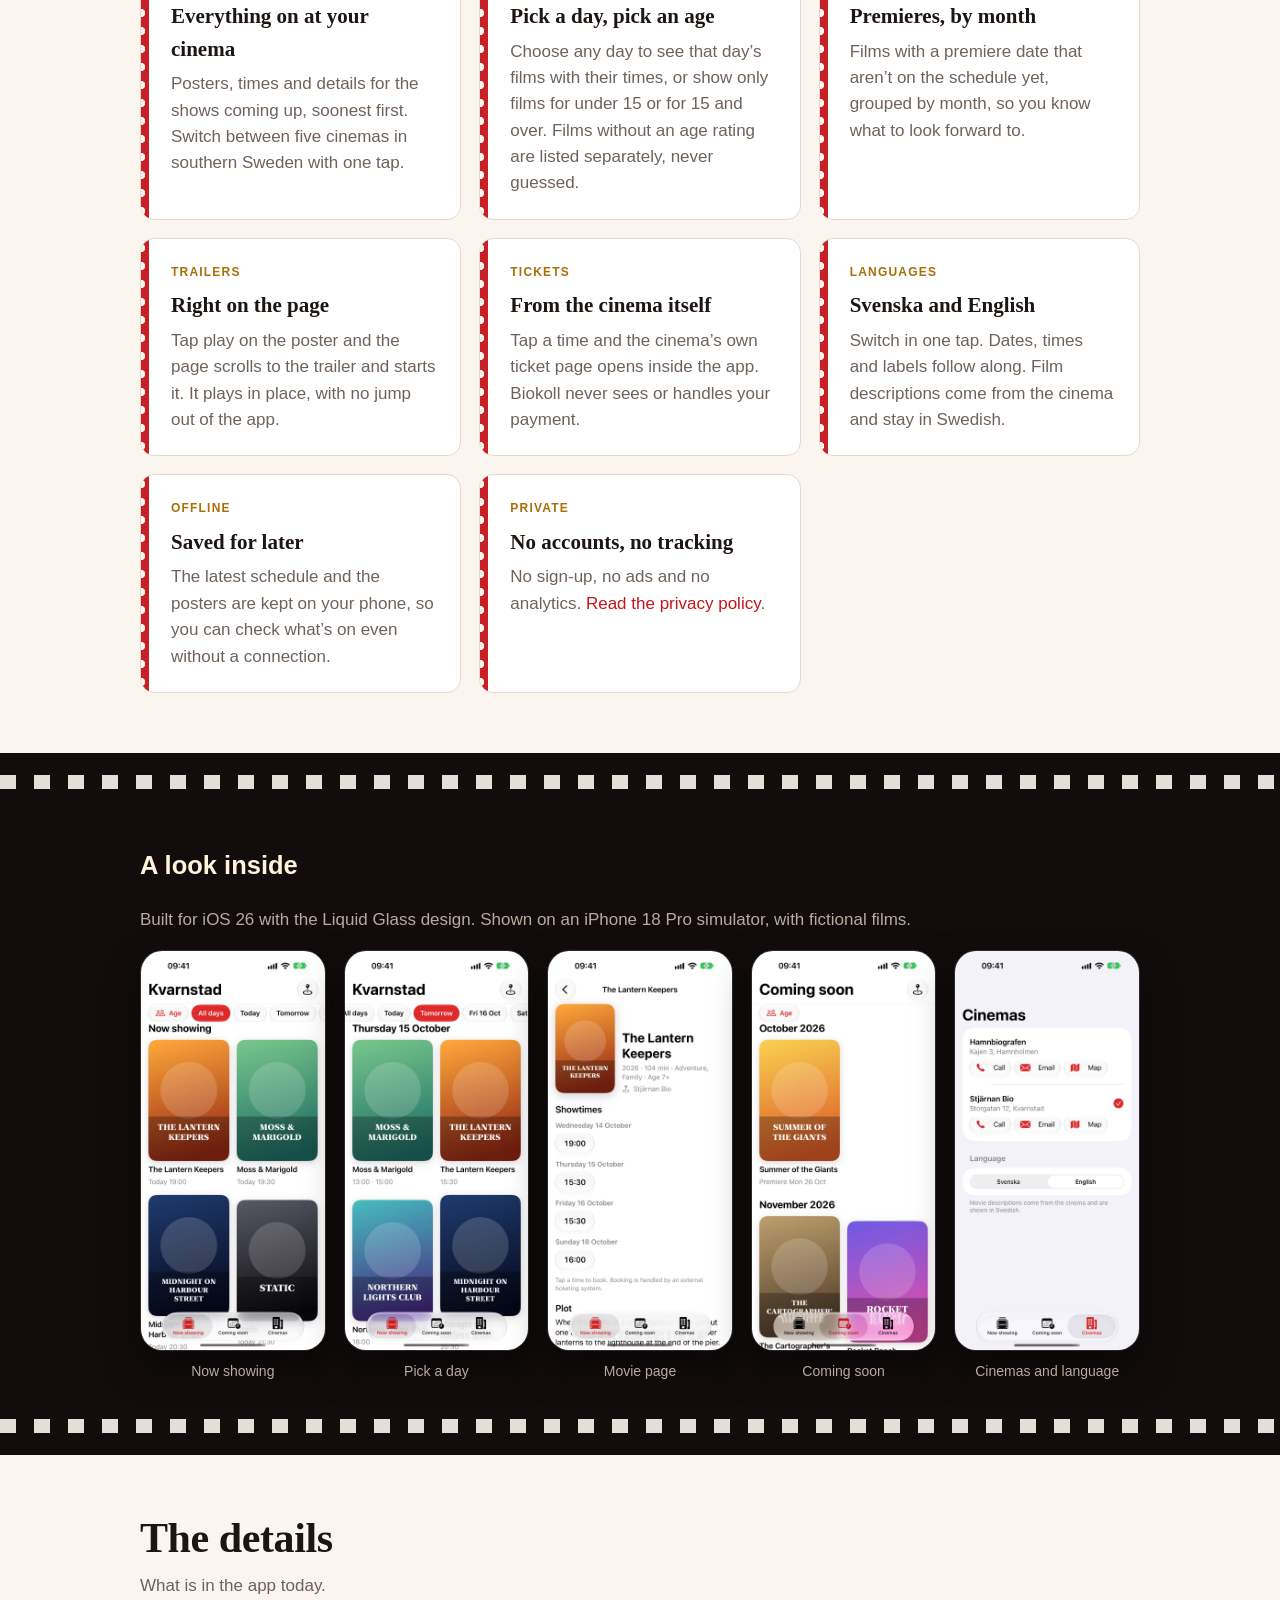
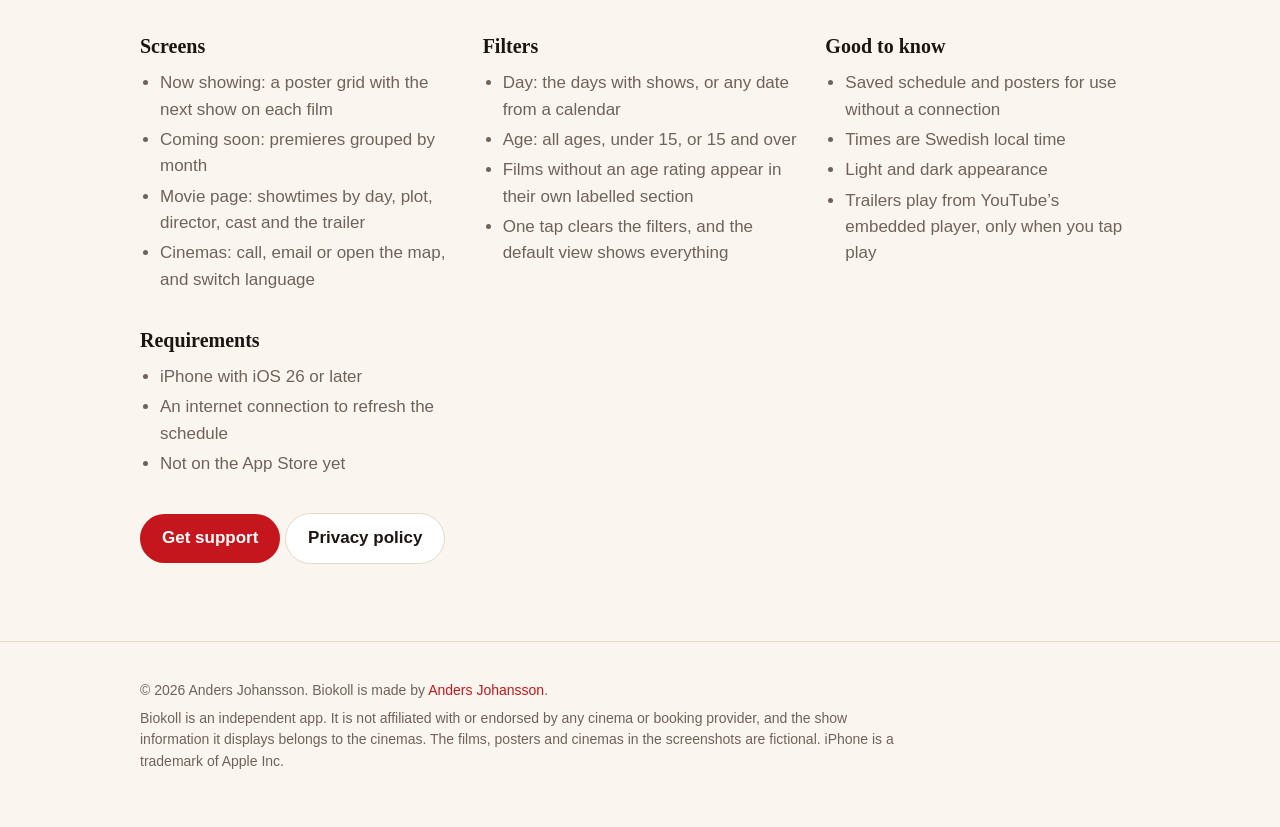
==== commit 5f6c4dcd: "Site: the app is now called Biokoll, with screenshots of the new title layout Co-Authored-By: Claude" ====
--- a/index.html
+++ b/index.html
@@ -3,12 +3,12 @@
 <head>
   <meta charset="utf-8">
   <meta name="viewport" content="width=device-width, initial-scale=1">
-  <title>Biokoll Sm&aring;land – showtimes, trailers and tickets for your local cinema</title>
-  <meta name="description" content="Biokoll Sm&aring;land shows what's on at your local cinema, what's coming soon, plays the trailer right on the page and takes you to the cinema's own tickets. For iPhone, in Swedish and English.">
+  <title>Biokoll – showtimes, trailers and tickets for your local cinema</title>
+  <meta name="description" content="Biokoll shows what's on at your local cinema, what's coming soon, plays the trailer right on the page and takes you to the cinema's own tickets. For iPhone, in Swedish and English.">
   <meta name="theme-color" content="#78101a">
   <link rel="icon" type="image/png" href="assets/favicon.png">
   <link rel="apple-touch-icon" href="assets/apple-touch-icon.png">
-  <meta property="og:title" content="Biokoll Sm&aring;land">
+  <meta property="og:title" content="Biokoll">
   <meta property="og:description" content="Showtimes, trailers and tickets for your local cinema. For iPhone, in Swedish and English.">
   <meta property="og:type" content="website">
   <meta property="og:url" content="https://idrewn.github.io/reelhouse-web/">
@@ -18,7 +18,7 @@
 <body>
 <header class="site-header">
   <div class="wrap">
-    <a class="brand" href="./"><span class="brand-icon"><svg class="app-icon" viewBox="0 0 1024 1024" aria-hidden="true" xmlns="http://www.w3.org/2000/svg"><defs><linearGradient id="gh" x1="0" y1="0" x2="1" y2="1"><stop offset="0" stop-color="#ed332e"/><stop offset="1" stop-color="#800509"/></linearGradient><radialGradient id="wh" cx=".5" cy=".5" r=".55"><stop offset="0" stop-color="#fff" stop-opacity=".18"/><stop offset="1" stop-color="#fff" stop-opacity="0"/></radialGradient><clipPath id="ch"><rect width="1024" height="1024" rx="229"/></clipPath><filter id="sh" x="-20%" y="-20%" width="140%" height="140%"><feDropShadow dx="0" dy="14" stdDeviation="18" flood-opacity=".35"/></filter></defs><g clip-path="url(#ch)"><rect width="1024" height="1024" fill="url(#gh)"/><rect width="1024" height="1024" fill="url(#wh)"/><g filter="url(#sh)"><g class="reel"><path fill="#fff" fill-rule="evenodd" d="M172.0 512.0a340 340 0 1 0 680 0a340 340 0 1 0 -680 0ZM597.5 614.5a92 92 0 1 0 184 0a92 92 0 1 0 -184 0ZM420.0 717.0a92 92 0 1 0 184 0a92 92 0 1 0 -184 0ZM242.5 614.5a92 92 0 1 0 184 0a92 92 0 1 0 -184 0ZM242.5 409.5a92 92 0 1 0 184 0a92 92 0 1 0 -184 0ZM420.0 307.0a92 92 0 1 0 184 0a92 92 0 1 0 -184 0ZM597.5 409.5a92 92 0 1 0 184 0a92 92 0 1 0 -184 0ZM450.0 512.0a62 62 0 1 0 124 0a62 62 0 1 0 -124 0Z"/></g></g></g></svg></span>Biokoll Sm&aring;land</a>
+    <a class="brand" href="./"><span class="brand-icon"><svg class="app-icon" viewBox="0 0 1024 1024" aria-hidden="true" xmlns="http://www.w3.org/2000/svg"><defs><linearGradient id="gh" x1="0" y1="0" x2="1" y2="1"><stop offset="0" stop-color="#ed332e"/><stop offset="1" stop-color="#800509"/></linearGradient><radialGradient id="wh" cx=".5" cy=".5" r=".55"><stop offset="0" stop-color="#fff" stop-opacity=".18"/><stop offset="1" stop-color="#fff" stop-opacity="0"/></radialGradient><clipPath id="ch"><rect width="1024" height="1024" rx="229"/></clipPath><filter id="sh" x="-20%" y="-20%" width="140%" height="140%"><feDropShadow dx="0" dy="14" stdDeviation="18" flood-opacity=".35"/></filter></defs><g clip-path="url(#ch)"><rect width="1024" height="1024" fill="url(#gh)"/><rect width="1024" height="1024" fill="url(#wh)"/><g filter="url(#sh)"><g class="reel"><path fill="#fff" fill-rule="evenodd" d="M172.0 512.0a340 340 0 1 0 680 0a340 340 0 1 0 -680 0ZM597.5 614.5a92 92 0 1 0 184 0a92 92 0 1 0 -184 0ZM420.0 717.0a92 92 0 1 0 184 0a92 92 0 1 0 -184 0ZM242.5 614.5a92 92 0 1 0 184 0a92 92 0 1 0 -184 0ZM242.5 409.5a92 92 0 1 0 184 0a92 92 0 1 0 -184 0ZM420.0 307.0a92 92 0 1 0 184 0a92 92 0 1 0 -184 0ZM597.5 409.5a92 92 0 1 0 184 0a92 92 0 1 0 -184 0ZM450.0 512.0a62 62 0 1 0 124 0a62 62 0 1 0 -124 0Z"/></g></g></g></svg></span>Biokoll</a>
     <nav aria-label="Main"><a href="#features">Features</a><a href="#screens">Screens</a><a href="#details">Details</a><a href="privacy.html">Privacy</a><a href="support.html">Support</a></nav>
   </div>
 </header>
@@ -26,8 +26,8 @@
 <main>
   <div class="stage">
     <div class="wrap hero">
-      <div class="icon"><svg class="app-icon" viewBox="0 0 1024 1024" role="img" aria-label="Biokoll Sm&aring;land app icon" xmlns="http://www.w3.org/2000/svg"><defs><linearGradient id="gx" x1="0" y1="0" x2="1" y2="1"><stop offset="0" stop-color="#ed332e"/><stop offset="1" stop-color="#800509"/></linearGradient><radialGradient id="wx" cx=".5" cy=".5" r=".55"><stop offset="0" stop-color="#fff" stop-opacity=".18"/><stop offset="1" stop-color="#fff" stop-opacity="0"/></radialGradient><clipPath id="cx"><rect width="1024" height="1024" rx="229"/></clipPath><filter id="sx" x="-20%" y="-20%" width="140%" height="140%"><feDropShadow dx="0" dy="14" stdDeviation="18" flood-opacity=".35"/></filter></defs><g clip-path="url(#cx)"><rect width="1024" height="1024" fill="url(#gx)"/><rect width="1024" height="1024" fill="url(#wx)"/><g filter="url(#sx)"><g class="reel"><path fill="#fff" fill-rule="evenodd" d="M172.0 512.0a340 340 0 1 0 680 0a340 340 0 1 0 -680 0ZM597.5 614.5a92 92 0 1 0 184 0a92 92 0 1 0 -184 0ZM420.0 717.0a92 92 0 1 0 184 0a92 92 0 1 0 -184 0ZM242.5 614.5a92 92 0 1 0 184 0a92 92 0 1 0 -184 0ZM242.5 409.5a92 92 0 1 0 184 0a92 92 0 1 0 -184 0ZM420.0 307.0a92 92 0 1 0 184 0a92 92 0 1 0 -184 0ZM597.5 409.5a92 92 0 1 0 184 0a92 92 0 1 0 -184 0ZM450.0 512.0a62 62 0 1 0 124 0a62 62 0 1 0 -124 0Z"/></g></g></g></svg></div>
-      <h1>Biokoll Sm&aring;land</h1>
+      <div class="icon"><svg class="app-icon" viewBox="0 0 1024 1024" role="img" aria-label="Biokoll app icon" xmlns="http://www.w3.org/2000/svg"><defs><linearGradient id="gx" x1="0" y1="0" x2="1" y2="1"><stop offset="0" stop-color="#ed332e"/><stop offset="1" stop-color="#800509"/></linearGradient><radialGradient id="wx" cx=".5" cy=".5" r=".55"><stop offset="0" stop-color="#fff" stop-opacity=".18"/><stop offset="1" stop-color="#fff" stop-opacity="0"/></radialGradient><clipPath id="cx"><rect width="1024" height="1024" rx="229"/></clipPath><filter id="sx" x="-20%" y="-20%" width="140%" height="140%"><feDropShadow dx="0" dy="14" stdDeviation="18" flood-opacity=".35"/></filter></defs><g clip-path="url(#cx)"><rect width="1024" height="1024" fill="url(#gx)"/><rect width="1024" height="1024" fill="url(#wx)"/><g filter="url(#sx)"><g class="reel"><path fill="#fff" fill-rule="evenodd" d="M172.0 512.0a340 340 0 1 0 680 0a340 340 0 1 0 -680 0ZM597.5 614.5a92 92 0 1 0 184 0a92 92 0 1 0 -184 0ZM420.0 717.0a92 92 0 1 0 184 0a92 92 0 1 0 -184 0ZM242.5 614.5a92 92 0 1 0 184 0a92 92 0 1 0 -184 0ZM242.5 409.5a92 92 0 1 0 184 0a92 92 0 1 0 -184 0ZM420.0 307.0a92 92 0 1 0 184 0a92 92 0 1 0 -184 0ZM597.5 409.5a92 92 0 1 0 184 0a92 92 0 1 0 -184 0ZM450.0 512.0a62 62 0 1 0 124 0a62 62 0 1 0 -124 0Z"/></g></g></g></svg></div>
+      <h1>Biokoll</h1>
       <p class="lead">What&rsquo;s on at your local cinema, what&rsquo;s coming, and the trailer, right on the page. Scroll and the reel spins.</p>
       <p style="margin:0 0 14px;"><span class="badge">In development &middot; iPhone &middot; iOS 26</span></p>
       <div class="showcase">
@@ -54,7 +54,7 @@
         <div class="ticket"><div class="kicker">Trailers</div><h3>Right on the page</h3>
           <p>Tap play on the poster and the page scrolls to the trailer and starts it. It plays in place, with no jump out of the app.</p></div>
         <div class="ticket"><div class="kicker">Tickets</div><h3>From the cinema itself</h3>
-          <p>Tap a time and the cinema&rsquo;s own ticket page opens inside the app. Biokoll Sm&aring;land never sees or handles your payment.</p></div>
+          <p>Tap a time and the cinema&rsquo;s own ticket page opens inside the app. Biokoll never sees or handles your payment.</p></div>
         <div class="ticket"><div class="kicker">Languages</div><h3>Svenska and English</h3>
           <p>Switch in one tap. Dates, times and labels follow along. Film descriptions come from the cinema and stay in Swedish.</p></div>
         <div class="ticket"><div class="kicker">Offline</div><h3>Saved for later</h3>
@@ -130,8 +130,8 @@
 
 <footer>
   <div class="wrap">
-    <p>&copy; 2026 Anders Johansson. Biokoll Sm&aring;land is made by <a href="https://github.com/iDrewn">Anders Johansson</a>.</p>
-    <p>Biokoll Sm&aring;land is an independent app. It is not affiliated with or endorsed by any cinema or booking provider, and the show information it displays belongs to the cinemas. The films, posters and cinemas in the screenshots are fictional. iPhone is a trademark of Apple Inc.</p>
+    <p>&copy; 2026 Anders Johansson. Biokoll is made by <a href="https://github.com/iDrewn">Anders Johansson</a>.</p>
+    <p>Biokoll is an independent app. It is not affiliated with or endorsed by any cinema or booking provider, and the show information it displays belongs to the cinemas. The films, posters and cinemas in the screenshots are fictional. iPhone is a trademark of Apple Inc.</p>
   </div>
 </footer>
 <script src="assets/spin.js" defer></script>
--- a/style.css
+++ b/style.css
@@ -57,7 +57,7 @@
 }
 .hero { padding: 72px 0 40px; text-align: center; }
 .hero .icon { width: 128px; height: 128px; margin: 0 auto 24px; filter: drop-shadow(0 18px 26px rgba(0, 0, 0, .55)); }
-.hero h1 { font-family: var(--serif); font-size: clamp(38px, 8vw, 72px); line-height: 1.02; margin: 0 0 14px; letter-spacing: -0.01em; color: var(--cream); text-shadow: 0 2px 24px rgba(0, 0, 0, .4); }
+.hero h1 { font-family: var(--serif); font-size: clamp(44px, 9vw, 78px); line-height: 1.02; margin: 0 0 14px; letter-spacing: -0.01em; color: var(--cream); text-shadow: 0 2px 24px rgba(0, 0, 0, .4); }
 .hero p.lead { font-size: clamp(19px, 3vw, 24px); color: rgba(255, 243, 220, .82); max-width: 640px; margin: 0 auto 26px; }
 .badge { display: inline-flex; align-items: center; gap: 8px; padding: 6px 16px; border-radius: 999px; border: 1px solid rgba(242, 181, 60, .6); background: rgba(0, 0, 0, .28);
   font-size: 13px; letter-spacing: .08em; text-transform: uppercase; color: var(--gold-bright); }
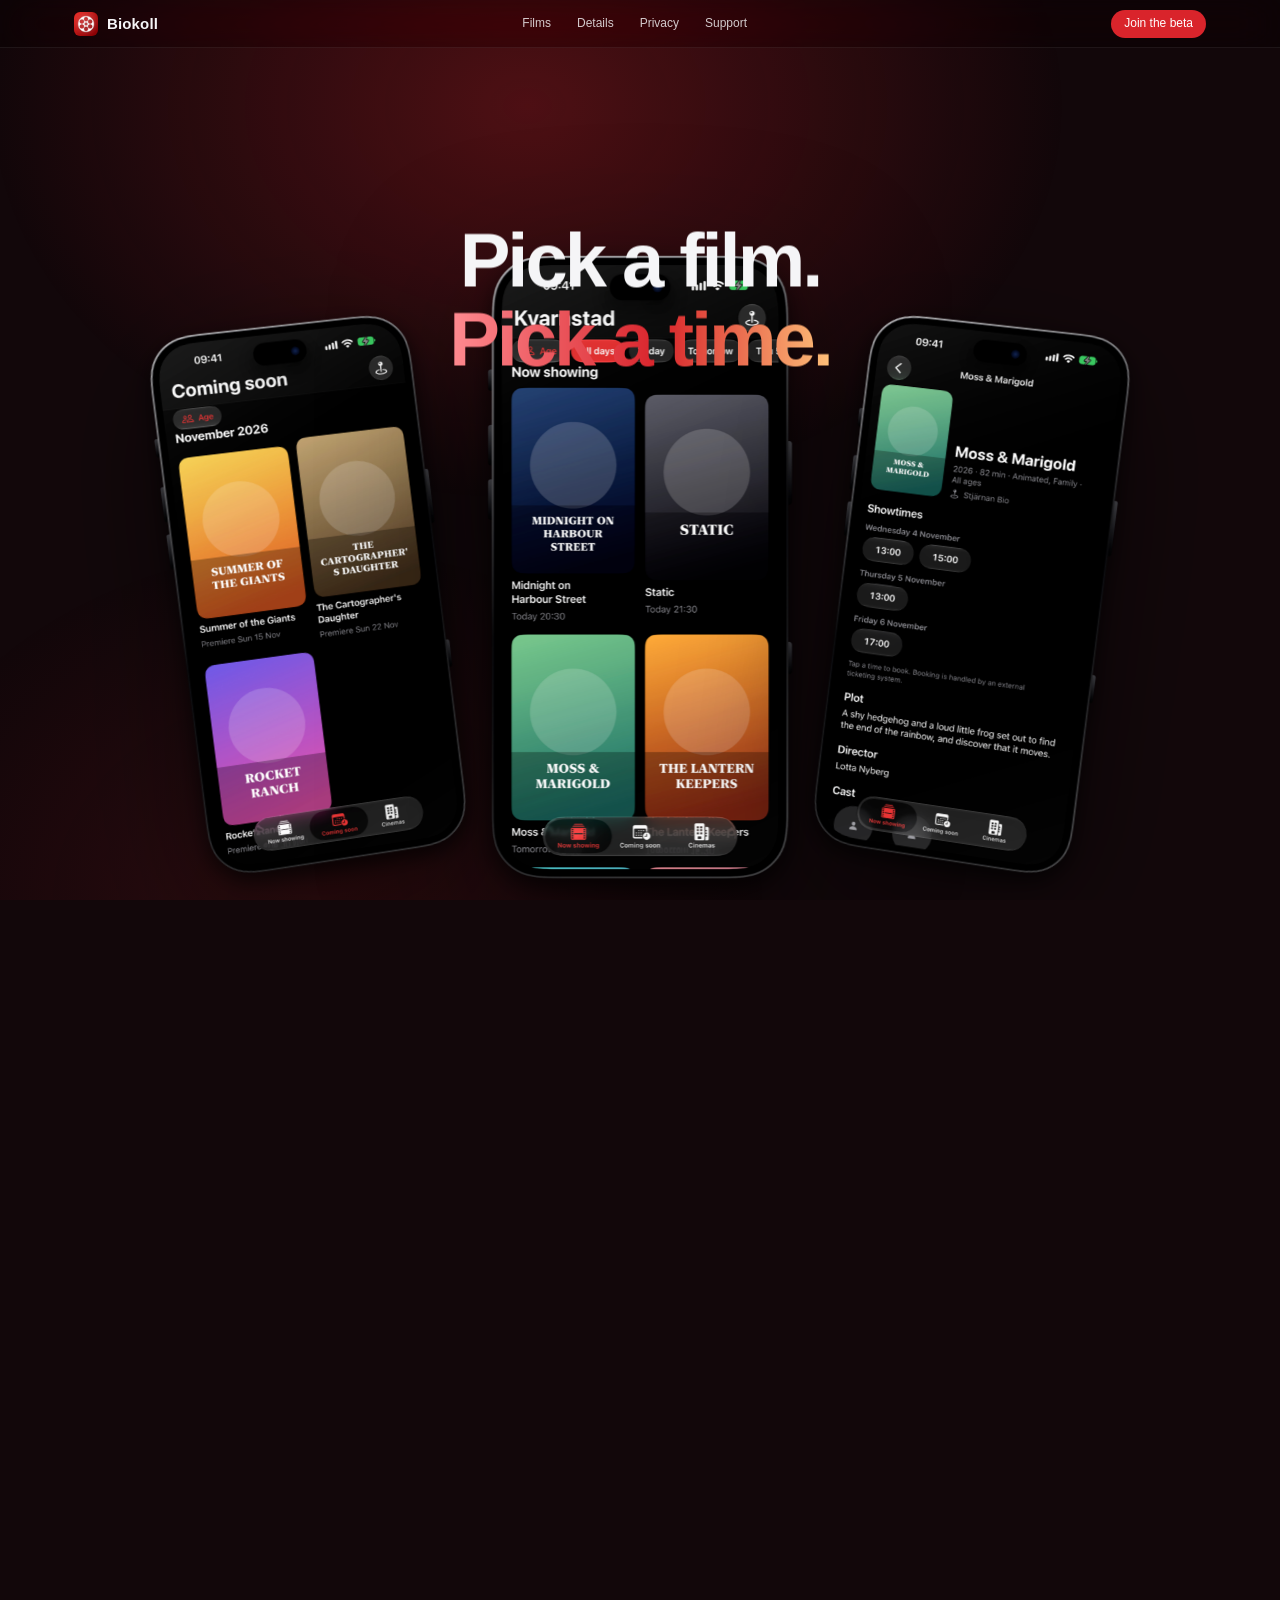
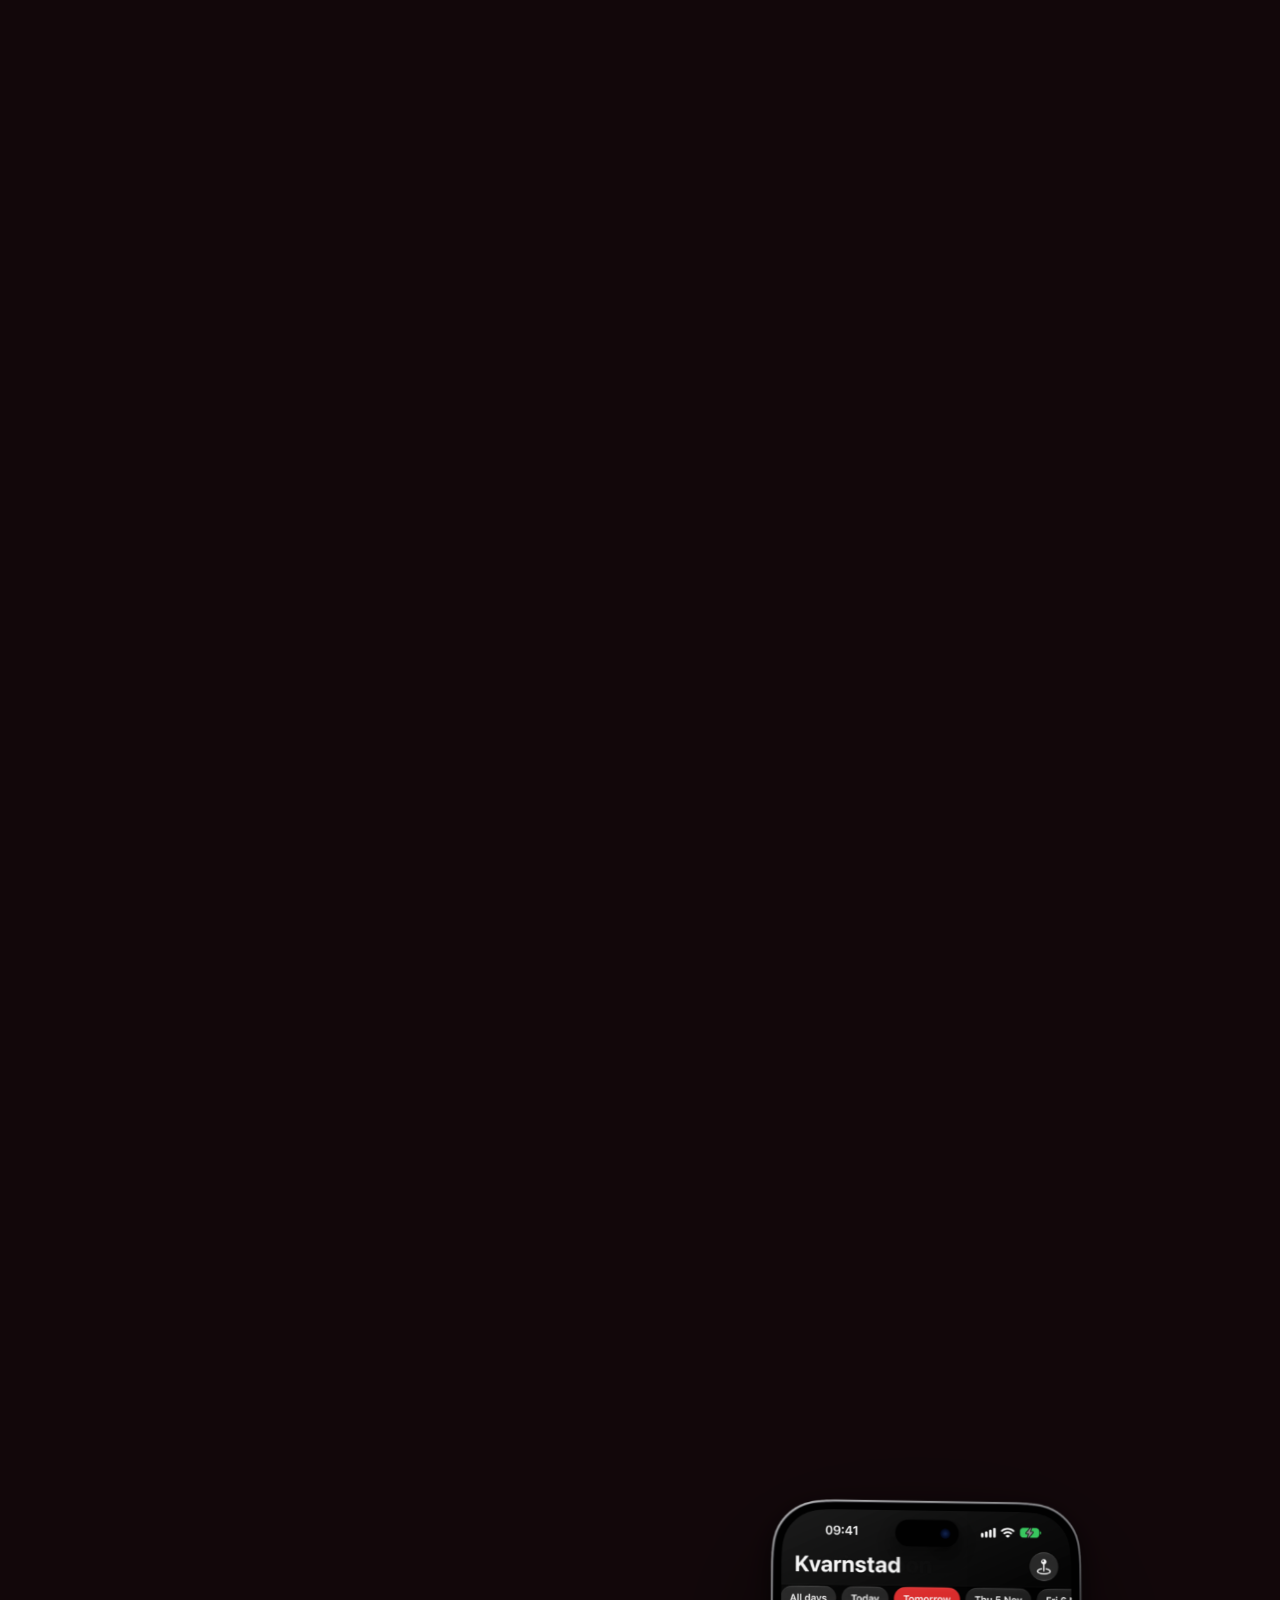
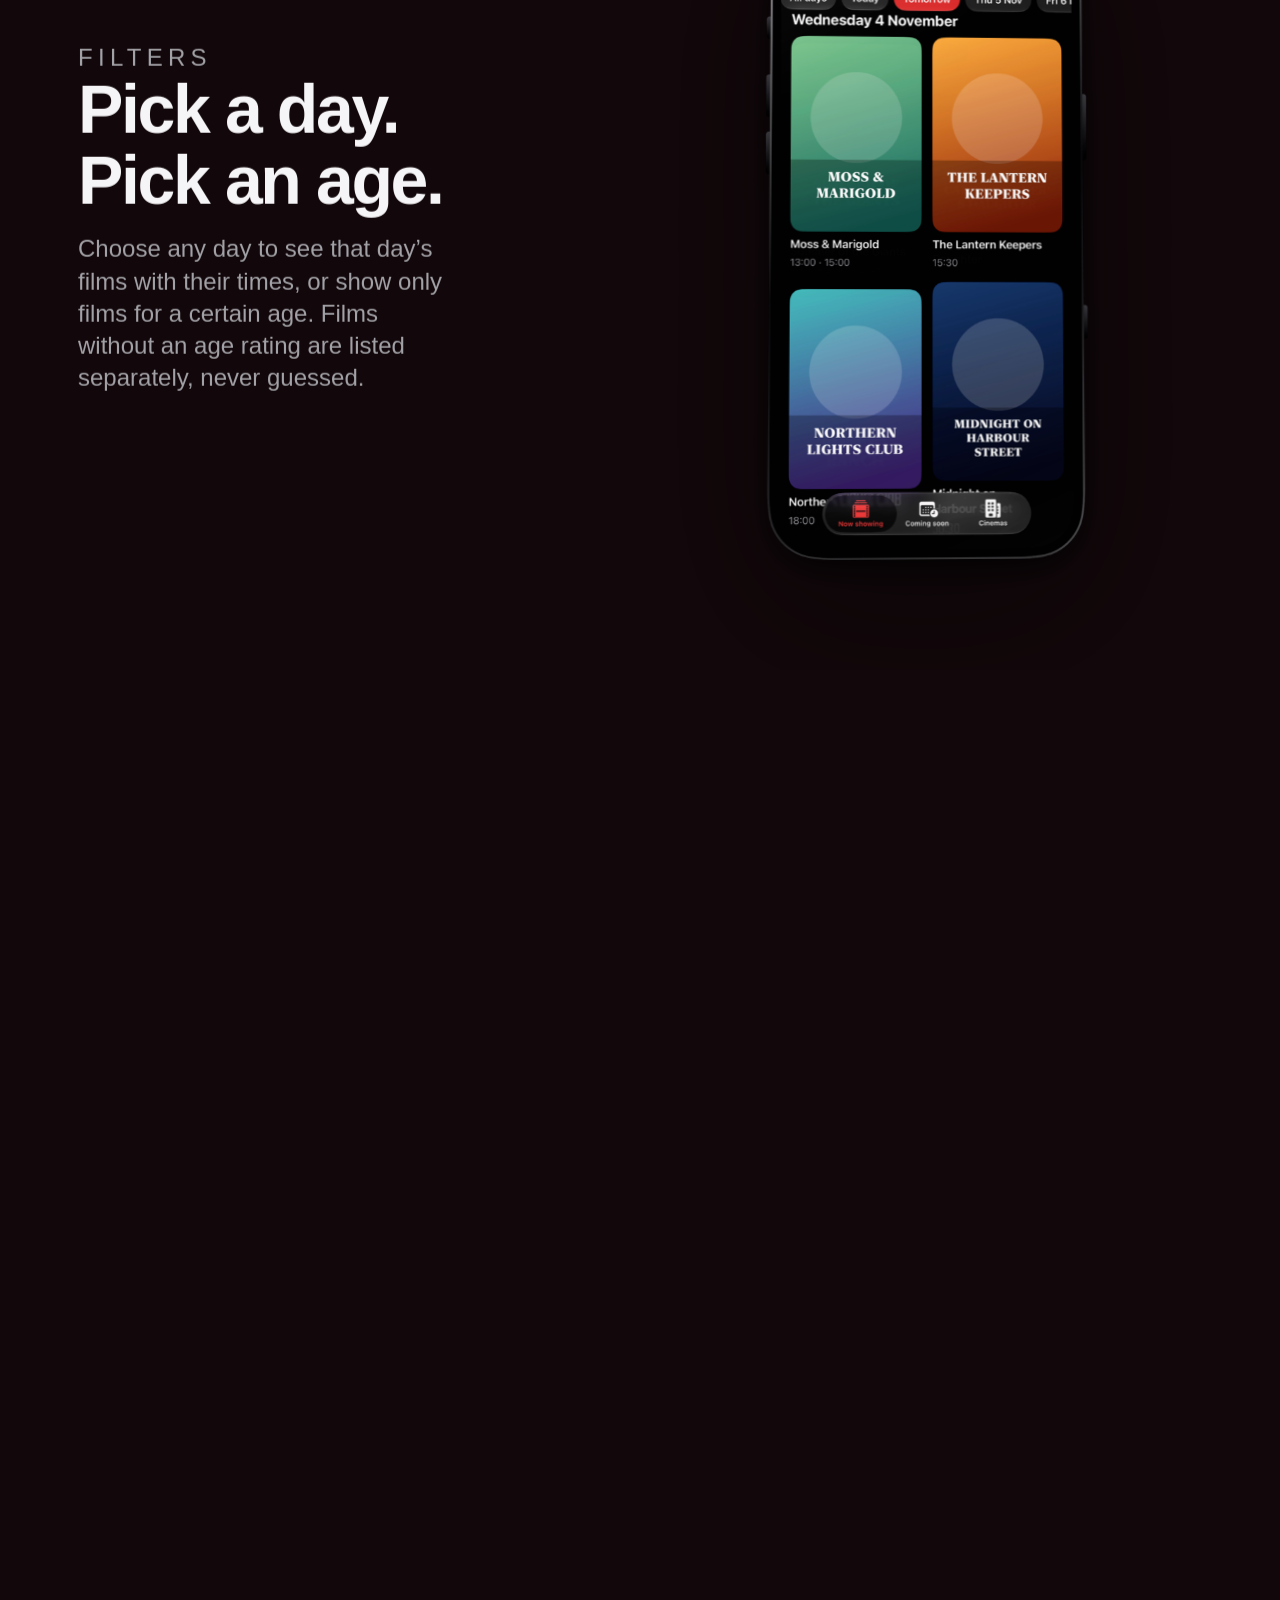
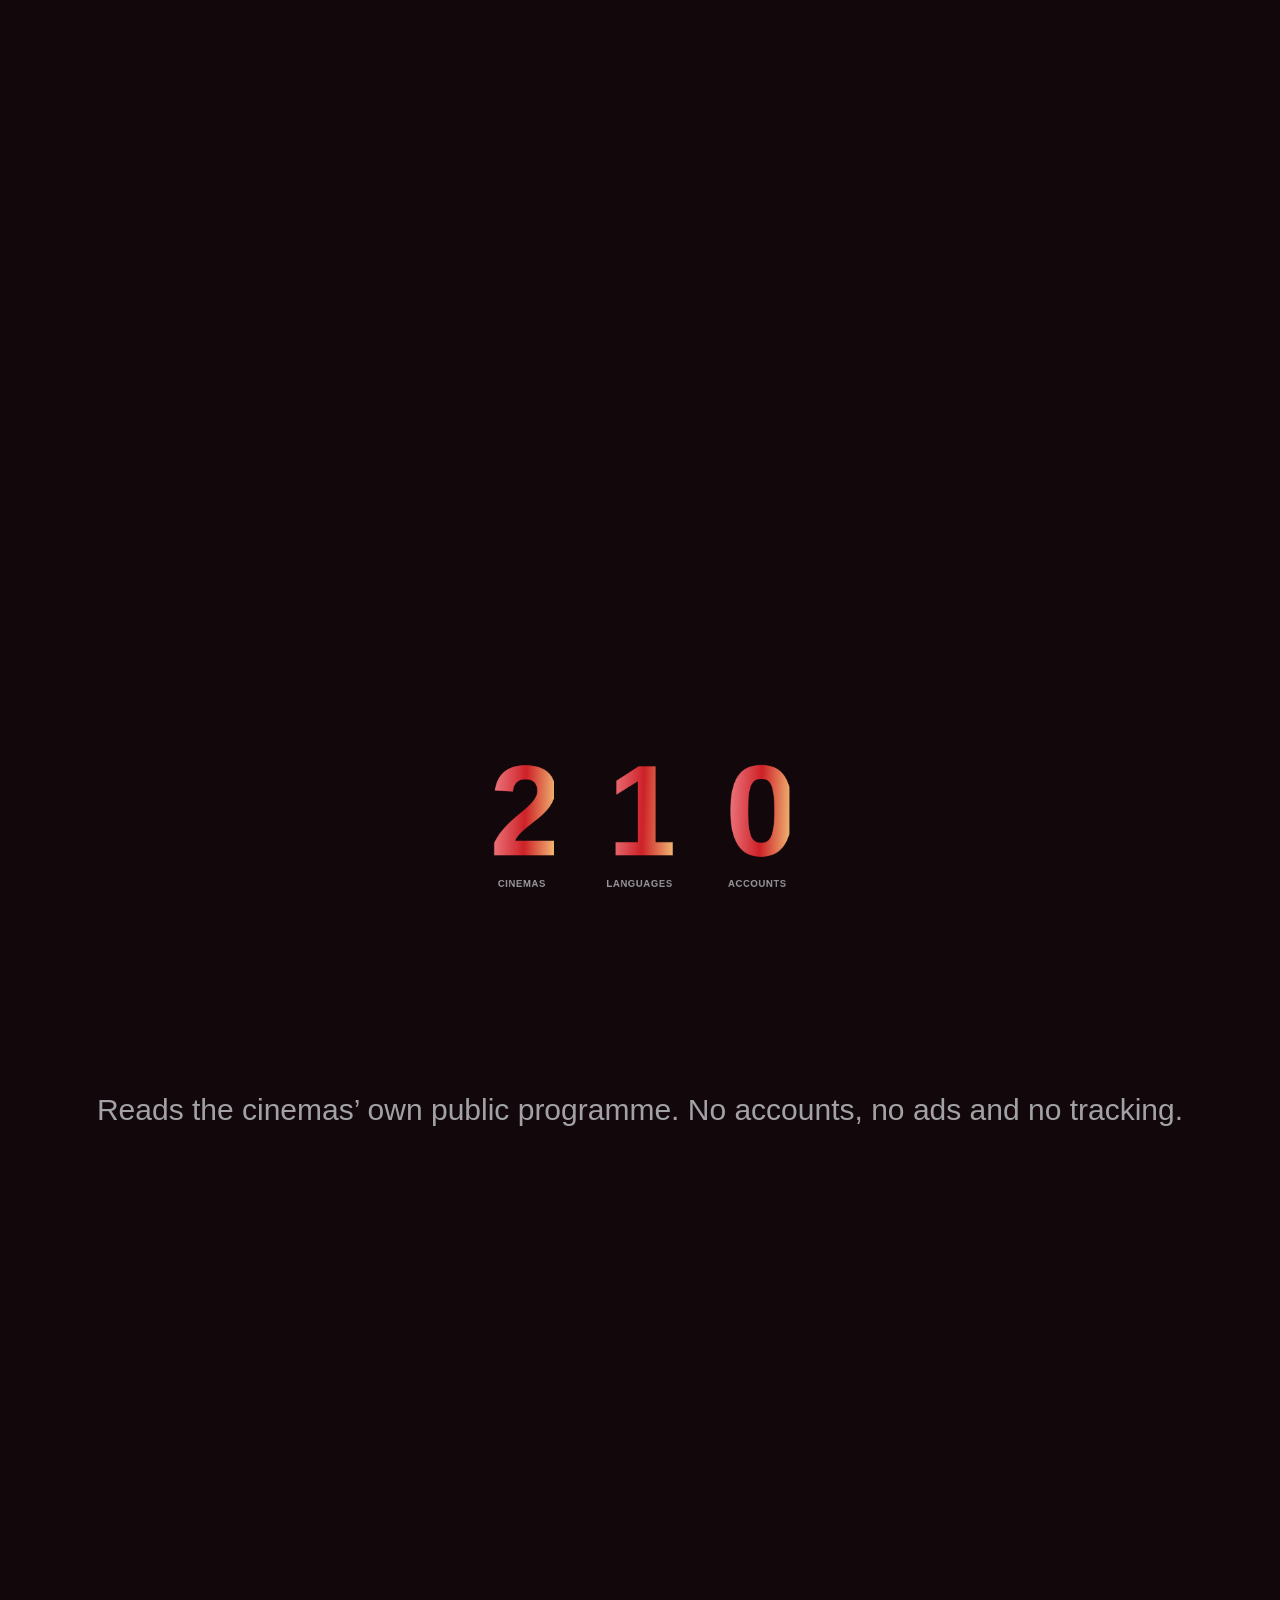
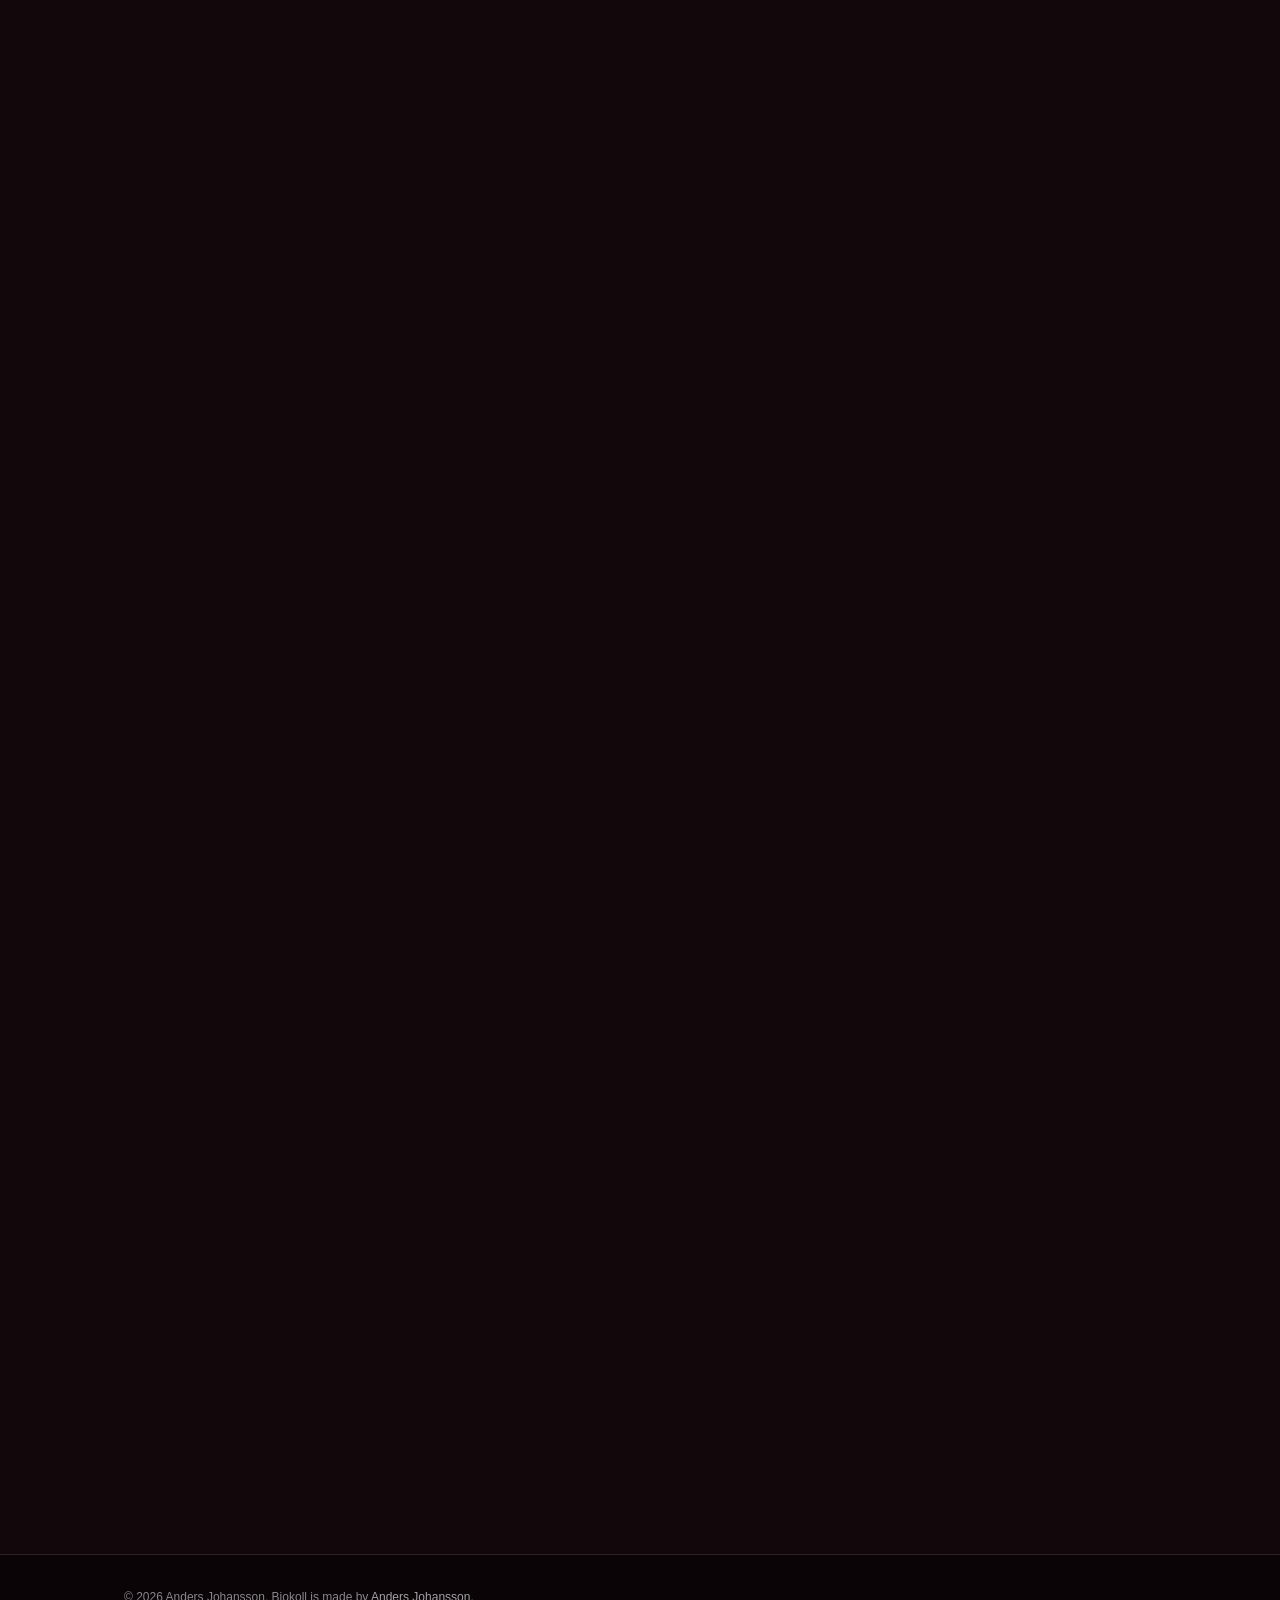
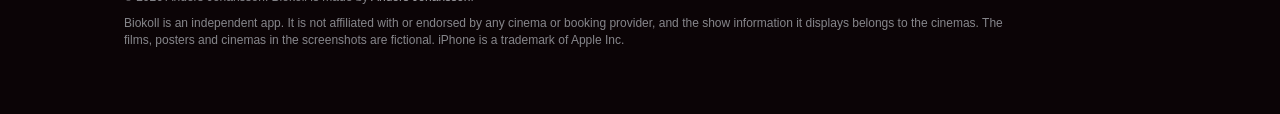
==== commit cda2a0fc: "Rebuild in the shared scroll-motion style: pinned stages, continuous colour, Framedevice mockups Co-" ====
--- a/index.html
+++ b/index.html
@@ -2,10 +2,10 @@
 <html lang="en">
 <head>
   <meta charset="utf-8">
-  <meta name="viewport" content="width=device-width, initial-scale=1">
+  <meta name="viewport" content="width=device-width, initial-scale=1, viewport-fit=cover">
   <title>Biokoll – showtimes, trailers and tickets for your local cinema</title>
-  <meta name="description" content="Biokoll shows what's on at your local cinema, what's coming soon, plays the trailer right on the page and takes you to the cinema's own tickets. For iPhone, in Swedish and English.">
-  <meta name="theme-color" content="#78101a">
+  <meta name="description" content="Biokoll shows what is on at your local cinema, what is coming soon, plays the trailer right on the page and takes you to the cinema’s own tickets. For iPhone, in Swedish and English.">
+  <meta name="theme-color" content="#12070a">
   <link rel="icon" type="image/png" href="assets/favicon.png">
   <link rel="apple-touch-icon" href="assets/apple-touch-icon.png">
   <meta property="og:title" content="Biokoll">
@@ -13,127 +13,83 @@
   <meta property="og:type" content="website">
   <meta property="og:url" content="https://idrewn.github.io/reelhouse-web/">
   <meta property="og:image" content="https://idrewn.github.io/reelhouse-web/assets/og.jpg">
-  <link rel="stylesheet" href="style.css">
+  <link rel="stylesheet" href="motion.css">
+  <link rel="stylesheet" href="theme.css">
 </head>
 <body>
-<header class="site-header">
+<div class="ambient" aria-hidden="true"></div>
+<header class="nav"><div class="wrap">
+  <a class="brand" href="./"><img src="assets/icon.png" alt="" width="24" height="24">Biokoll</a>
+  <ul><li><a href="#films">Films</a></li><li><a href="#details">Details</a></li><li><a href="privacy.html">Privacy</a></li><li><a href="support.html">Support</a></li></ul>
+  <a class="buy" href="https://testflight.apple.com/join/zVCBJX56">Join the beta</a>
+</div></header>
+<main>
+<section class="stage hero" id="top" style="--n:3.3" data-stage data-bg="#12070a" data-glow="217,36,43">
+  <div class="pin">
+    <div class="hero-copy" data-beat="-1,-0.5,0.2,0.46" data-travel="-110">
+      <p class="eyebrow">Showtimes · trailers · tickets</p>
+      <h1>Biokoll.<br><span class="grad">What&rsquo;s on. What&rsquo;s next.</span></h1>
+      <p class="lead">What&rsquo;s on at your local cinema, what&rsquo;s coming, and the trailer right on the page.</p>
+      <div class="cta"><a class="pill fill" href="https://testflight.apple.com/join/zVCBJX56">Join the beta</a><a class="pill line" href="#films">See the films</a></div>
+    </div>
+    <p class="hero-tag" data-beat="0.42,0.62,2,3" data-travel="50">Pick a film.<br><span class="grad">Pick a time.</span></p>
+    <div class="fan"><div class="device" data-motion="fan" data-i="0" data-n="3"><img src="assets/phone-coming.png" alt="Coming soon, grouped by month" width="1306" height="2360" loading=eager></div><div class="device" data-motion="fan" data-i="1" data-n="3"><img src="assets/phone-now.png" alt="Now showing: a grid of posters" width="1306" height="2360"></div><div class="device" data-motion="fan" data-i="2" data-n="3"><img src="assets/phone-movie.png" alt="A movie page with showtimes" width="1306" height="2360" loading=eager></div></div>
+  </div>
+</section>
+<section class="stage" id="films" style="--n:6.0" data-stage data-bg="#12070a" data-glow="217,36,43">
+  <i class="mark" aria-hidden="true" data-bg="#12070a" data-glow="217,36,43" style="position:absolute;left:0;top:16.67%;width:1px;height:1px"></i>
+<i class="mark" aria-hidden="true" data-bg="#1a0a10" data-glow="230,80,90" style="position:absolute;left:0;top:33.33%;width:1px;height:1px"></i>
+<i class="mark" aria-hidden="true" data-bg="#1a0c18" data-glow="200,60,150" style="position:absolute;left:0;top:50.00%;width:1px;height:1px"></i>
+<i class="mark" aria-hidden="true" data-bg="#16080c" data-glow="217,36,43" style="position:absolute;left:0;top:66.67%;width:1px;height:1px"></i>
+<i class="mark" aria-hidden="true" data-bg="#12070a" data-glow="217,36,43" style="position:absolute;left:0;top:83.33%;width:1px;height:1px"></i>
+  <div class="pin split">
+    <div class="copy"><div class="beat" data-beat="-1.000,-0.500,0.150,0.250">
+        <p class="eyebrow">Now showing</p>
+        <h2>Everything on at your cinema.</h2>
+        <p>Posters, times and details for the shows coming up, soonest first. Switch between five cinemas in southern Sweden with one tap.</p>
+      </div><div class="beat" data-beat="0.150,0.250,0.350,0.450">
+        <p class="eyebrow">Filters</p>
+        <h2>Pick a day. Pick an age.</h2>
+        <p>Choose any day to see that day&rsquo;s films with their times, or show only films for a certain age. Films without an age rating are listed separately, never guessed.</p>
+      </div><div class="beat" data-beat="0.350,0.450,0.550,0.650">
+        <p class="eyebrow">Coming soon</p>
+        <h2>Premieres, by month.</h2>
+        <p>Films with a premiere date that aren&rsquo;t on the schedule yet, grouped by month, so you know what to look forward to.</p>
+      </div><div class="beat" data-beat="0.550,0.650,0.750,0.850">
+        <p class="eyebrow">Movie page</p>
+        <h2>Showtimes, plot and trailer.</h2>
+        <p>Tap play on the poster and the page scrolls to the trailer and starts it. Tap a time and the cinema&rsquo;s own ticket page opens inside the app.</p>
+      </div><div class="beat" data-beat="0.750,0.850,2.000,3.000">
+        <p class="eyebrow">Cinemas</p>
+        <h2>Your cinema, your language.</h2>
+        <p>Call, email or open the map, and switch between Svenska and English in one tap.</p>
+      </div></div>
+    <div class="devwrap"><div class="device" data-motion="sway"><img data-beat="-1.000,-0.500,0.140,0.260" src="assets/phone-now.png" alt="Now showing" loading="lazy" width=1306 height=2360><img data-beat="0.140,0.260,0.340,0.460" src="assets/phone-day.png" alt="The day filter" loading="lazy" width=1306 height=2360><img data-beat="0.340,0.460,0.540,0.660" src="assets/phone-coming.png" alt="Coming soon" loading="lazy" width=1306 height=2360><img data-beat="0.540,0.660,0.740,0.860" src="assets/phone-movie.png" alt="A movie page" loading="lazy" width=1306 height=2360><img data-beat="0.740,0.860,2.000,3.000" src="assets/phone-cinemas.png" alt="The cinemas list" loading="lazy" width=1306 height=2360></div></div>
+  </div>
+</section>
+<section class="stage numbers" style="--n:2.6" data-stage data-bg="#160914" data-glow="200,40,120">
+  <div class="pin"><div class="row" data-zoom><div><div class="n grad" data-count="5" data-pre="" data-suf="">0</div><div class="l">cinemas</div></div><div><div class="n grad" data-count="2" data-pre="" data-suf="">0</div><div class="l">languages</div></div><div><div class="n grad" data-count="0" data-pre="" data-suf="">0</div><div class="l">accounts</div></div></div><p class="sentence">Reads the cinemas&rsquo; own public programme. No accounts, no ads and no tracking.</p></div>
+</section>
+<section class="block center" id="details" data-bg="#12070a" data-glow="217,36,43">
   <div class="wrap">
-    <a class="brand" href="./"><span class="brand-icon"><svg class="app-icon" viewBox="0 0 1024 1024" aria-hidden="true" xmlns="http://www.w3.org/2000/svg"><defs><linearGradient id="gh" x1="0" y1="0" x2="1" y2="1"><stop offset="0" stop-color="#ed332e"/><stop offset="1" stop-color="#800509"/></linearGradient><radialGradient id="wh" cx=".5" cy=".5" r=".55"><stop offset="0" stop-color="#fff" stop-opacity=".18"/><stop offset="1" stop-color="#fff" stop-opacity="0"/></radialGradient><clipPath id="ch"><rect width="1024" height="1024" rx="229"/></clipPath><filter id="sh" x="-20%" y="-20%" width="140%" height="140%"><feDropShadow dx="0" dy="14" stdDeviation="18" flood-opacity=".35"/></filter></defs><g clip-path="url(#ch)"><rect width="1024" height="1024" fill="url(#gh)"/><rect width="1024" height="1024" fill="url(#wh)"/><g filter="url(#sh)"><g class="reel"><path fill="#fff" fill-rule="evenodd" d="M172.0 512.0a340 340 0 1 0 680 0a340 340 0 1 0 -680 0ZM597.5 614.5a92 92 0 1 0 184 0a92 92 0 1 0 -184 0ZM420.0 717.0a92 92 0 1 0 184 0a92 92 0 1 0 -184 0ZM242.5 614.5a92 92 0 1 0 184 0a92 92 0 1 0 -184 0ZM242.5 409.5a92 92 0 1 0 184 0a92 92 0 1 0 -184 0ZM420.0 307.0a92 92 0 1 0 184 0a92 92 0 1 0 -184 0ZM597.5 409.5a92 92 0 1 0 184 0a92 92 0 1 0 -184 0ZM450.0 512.0a62 62 0 1 0 124 0a62 62 0 1 0 -124 0Z"/></g></g></g></svg></span>Biokoll</a>
-    <nav aria-label="Main"><a href="#features">Features</a><a href="#screens">Screens</a><a href="#details">Details</a><a href="privacy.html">Privacy</a><a href="support.html">Support</a></nav>
+    <p class="eyebrow" data-reveal>Details</p>
+    <h2 data-reveal>The whole programme, in your pocket.</h2>
+    
+    <div class="bento"><div class="tile w4 hot" data-reveal><span class="k">Offline</span><h3>Saved for later.</h3><p>The latest schedule and the posters are kept on your phone, so you can check what&rsquo;s on even without a connection. A banner says when it was last updated.</p></div><div class="tile " data-reveal><span class="k">Trailers</span><h3>Right on the page.</h3><p>They play in place, only when you tap play.</p></div><div class="tile " data-reveal><span class="k">Tickets</span><h3>From the cinema itself.</h3><p>Biokoll never sees or handles your payment.</p></div><div class="tile " data-reveal><span class="k">Design</span><h3>Built for iOS 26.</h3><p>Liquid Glass, in light and dark appearance.</p></div><div class="tile " data-reveal><span class="k">Time</span><h3>Swedish local time.</h3><p>Showtimes are shown in Swedish local time.</p></div><div class="tile w6" data-reveal><span class="k">Private</span><h3>No accounts, no tracking.</h3><p>No sign-up, no ads and no analytics. <a href="privacy.html">Read the privacy policy</a>.</p></div></div>
   </div>
-</header>
-
-<main>
-  <div class="stage">
-    <div class="wrap hero">
-      <div class="icon"><svg class="app-icon" viewBox="0 0 1024 1024" role="img" aria-label="Biokoll app icon" xmlns="http://www.w3.org/2000/svg"><defs><linearGradient id="gx" x1="0" y1="0" x2="1" y2="1"><stop offset="0" stop-color="#ed332e"/><stop offset="1" stop-color="#800509"/></linearGradient><radialGradient id="wx" cx=".5" cy=".5" r=".55"><stop offset="0" stop-color="#fff" stop-opacity=".18"/><stop offset="1" stop-color="#fff" stop-opacity="0"/></radialGradient><clipPath id="cx"><rect width="1024" height="1024" rx="229"/></clipPath><filter id="sx" x="-20%" y="-20%" width="140%" height="140%"><feDropShadow dx="0" dy="14" stdDeviation="18" flood-opacity=".35"/></filter></defs><g clip-path="url(#cx)"><rect width="1024" height="1024" fill="url(#gx)"/><rect width="1024" height="1024" fill="url(#wx)"/><g filter="url(#sx)"><g class="reel"><path fill="#fff" fill-rule="evenodd" d="M172.0 512.0a340 340 0 1 0 680 0a340 340 0 1 0 -680 0ZM597.5 614.5a92 92 0 1 0 184 0a92 92 0 1 0 -184 0ZM420.0 717.0a92 92 0 1 0 184 0a92 92 0 1 0 -184 0ZM242.5 614.5a92 92 0 1 0 184 0a92 92 0 1 0 -184 0ZM242.5 409.5a92 92 0 1 0 184 0a92 92 0 1 0 -184 0ZM420.0 307.0a92 92 0 1 0 184 0a92 92 0 1 0 -184 0ZM597.5 409.5a92 92 0 1 0 184 0a92 92 0 1 0 -184 0ZM450.0 512.0a62 62 0 1 0 124 0a62 62 0 1 0 -124 0Z"/></g></g></g></svg></div>
-      <h1>Biokoll</h1>
-      <p class="lead">What&rsquo;s on at your local cinema, what&rsquo;s coming, and the trailer, right on the page. Scroll and the reel spins.</p>
-      <p style="margin:0 0 14px;"><span class="badge">In development &middot; iPhone &middot; iOS 26</span></p>
-      <div class="showcase">
-        <img src="assets/screen-now-showing.jpg" alt="The Now showing screen: a grid of film posters with the day and age filters above it" width="800" height="1739">
-        <img class="center" src="assets/screen-day-filter.jpg" alt="Thursday picked in the day filter, with each poster showing that day's times" width="800" height="1739">
-        <img src="assets/screen-movie.jpg" alt="A movie page with the poster, showtimes by day and the plot" width="800" height="1739">
-      </div>
-      <p class="note">Screenshots use fictional films, posters and cinemas.</p>
-    </div>
-    <div class="bulbs" aria-hidden="true"></div>
+</section>
+<section class="cta-block" id="get" data-bg="#12070a" data-glow="217,36,43">
+  <div class="wrap">
+    <img class="icon" src="assets/icon.png" alt="Biokoll app icon" width="132" height="132" data-reveal>
+    <h2 data-reveal>Get Biokoll.</h2>
+    <p class="lead" data-reveal>In TestFlight beta now. For iPhone with iOS 26 or later.</p>
+    <div class="cta" data-reveal><a class="pill fill" href="https://testflight.apple.com/join/zVCBJX56">Join the beta</a><a class="pill line" href="support.html">Support</a></div>
+    
   </div>
-
-  <section id="features">
-    <div class="wrap">
-      <h2>The whole programme, in your pocket</h2>
-      <p class="sub">Pick your cinema and see what&rsquo;s on, find a time that suits you and go.</p>
-      <div class="grid">
-        <div class="ticket"><div class="kicker">Now showing</div><h3>Everything on at your cinema</h3>
-          <p>Posters, times and details for the shows coming up, soonest first. Switch between five cinemas in southern Sweden with one tap.</p></div>
-        <div class="ticket"><div class="kicker">Filters</div><h3>Pick a day, pick an age</h3>
-          <p>Choose any day to see that day&rsquo;s films with their times, or show only films for under 15 or for 15 and over. Films without an age rating are listed separately, never guessed.</p></div>
-        <div class="ticket"><div class="kicker">Coming soon</div><h3>Premieres, by month</h3>
-          <p>Films with a premiere date that aren&rsquo;t on the schedule yet, grouped by month, so you know what to look forward to.</p></div>
-        <div class="ticket"><div class="kicker">Trailers</div><h3>Right on the page</h3>
-          <p>Tap play on the poster and the page scrolls to the trailer and starts it. It plays in place, with no jump out of the app.</p></div>
-        <div class="ticket"><div class="kicker">Tickets</div><h3>From the cinema itself</h3>
-          <p>Tap a time and the cinema&rsquo;s own ticket page opens inside the app. Biokoll never sees or handles your payment.</p></div>
-        <div class="ticket"><div class="kicker">Languages</div><h3>Svenska and English</h3>
-          <p>Switch in one tap. Dates, times and labels follow along. Film descriptions come from the cinema and stay in Swedish.</p></div>
-        <div class="ticket"><div class="kicker">Offline</div><h3>Saved for later</h3>
-          <p>The latest schedule and the posters are kept on your phone, so you can check what&rsquo;s on even without a connection.</p></div>
-        <div class="ticket"><div class="kicker">Private</div><h3>No accounts, no tracking</h3>
-          <p>No sign-up, no ads and no analytics. <a href="privacy.html">Read the privacy policy</a>.</p></div>
-      </div>
-    </div>
-  </section>
-
-  <div class="reel" id="screens">
-    <div class="wrap">
-      <h2>A look inside</h2>
-      <p class="sub">Built for iOS 26 with the Liquid Glass design. Shown on an iPhone 18 Pro simulator, with fictional films.</p>
-      <div class="screens">
-        <figure><img src="assets/screen-now-showing.jpg" alt="Now showing, a grid of posters" loading="lazy" width="800" height="1739"><figcaption>Now showing</figcaption></figure>
-        <figure><img src="assets/screen-day-filter.jpg" alt="The day filter with times on each poster" loading="lazy" width="800" height="1739"><figcaption>Pick a day</figcaption></figure>
-        <figure><img src="assets/screen-movie.jpg" alt="A movie page with showtimes" loading="lazy" width="800" height="1739"><figcaption>Movie page</figcaption></figure>
-        <figure><img src="assets/screen-coming.jpg" alt="Coming soon, grouped by month" loading="lazy" width="800" height="1739"><figcaption>Coming soon</figcaption></figure>
-        <figure><img src="assets/screen-cinemas.jpg" alt="The cinemas list with call, email and map buttons and the language switch" loading="lazy" width="800" height="1739"><figcaption>Cinemas and language</figcaption></figure>
-      </div>
-    </div>
-  </div>
-
-  <section id="details">
-    <div class="wrap">
-      <h2>The details</h2>
-      <p class="sub">What is in the app today.</p>
-      <div class="facts">
-        <div>
-          <h3>Screens</h3>
-          <ul>
-            <li>Now showing: a poster grid with the next show on each film</li>
-            <li>Coming soon: premieres grouped by month</li>
-            <li>Movie page: showtimes by day, plot, director, cast and the trailer</li>
-            <li>Cinemas: call, email or open the map, and switch language</li>
-          </ul>
-        </div>
-        <div>
-          <h3>Filters</h3>
-          <ul>
-            <li>Day: the days with shows, or any date from a calendar</li>
-            <li>Age: all ages, under 15, or 15 and over</li>
-            <li>Films without an age rating appear in their own labelled section</li>
-            <li>One tap clears the filters, and the default view shows everything</li>
-          </ul>
-        </div>
-        <div>
-          <h3>Good to know</h3>
-          <ul>
-            <li>Saved schedule and posters for use without a connection</li>
-            <li>Times are Swedish local time</li>
-            <li>Light and dark appearance</li>
-            <li>Trailers play from YouTube&rsquo;s embedded player, only when you tap play</li>
-          </ul>
-        </div>
-        <div>
-          <h3>Requirements</h3>
-          <ul>
-            <li>iPhone with iOS 26 or later</li>
-            <li>An internet connection to refresh the schedule</li>
-            <li>Not on the App Store yet</li>
-          </ul>
-        </div>
-      </div>
-      <p style="margin-top:32px;">
-        <a class="button" href="support.html">Get support</a>
-        <a class="button secondary" href="privacy.html">Privacy policy</a>
-      </p>
-    </div>
-  </section>
+</section>
 </main>
-
-<footer>
-  <div class="wrap">
-    <p>&copy; 2026 Anders Johansson. Biokoll is made by <a href="https://github.com/iDrewn">Anders Johansson</a>.</p>
-    <p>Biokoll is an independent app. It is not affiliated with or endorsed by any cinema or booking provider, and the show information it displays belongs to the cinemas. The films, posters and cinemas in the screenshots are fictional. iPhone is a trademark of Apple Inc.</p>
-  </div>
-</footer>
-<script src="assets/spin.js" defer></script>
+<footer><div class="wrap"><p>&copy; 2026 Anders Johansson. Biokoll is made by <a href="https://github.com/iDrewn">Anders Johansson</a>.</p>
+    <p>Biokoll is an independent app. It is not affiliated with or endorsed by any cinema or booking provider, and the show information it displays belongs to the cinemas. The films, posters and cinemas in the screenshots are fictional. iPhone is a trademark of Apple Inc.</p></div></footer>
+<script src="motion.js" defer></script>
 </body>
 </html>
--- a/motion.css
+++ b/motion.css
@@ -0,0 +1,156 @@
+/* Shared base for the app sites. Per-site colours come from :root variables in theme.css. */
+:root {
+  --accent: #2b6fd0; --accent2: #7ab7ff; --bg: #05080f; --glow: 43,111,208;
+  --fg: #f5f5f7; --muted: #a1a1a6; --line: rgba(255,255,255,.12); --card: rgba(255,255,255,.06);
+  --gx: 0; --gy: 0;
+  --sans: -apple-system, BlinkMacSystemFont, "SF Pro Display", "SF Pro Text", "Helvetica Neue", Helvetica, Arial, sans-serif;
+}
+* { box-sizing: border-box; }
+html { -webkit-text-size-adjust: 100%; scroll-behavior: smooth; background: var(--bg); }
+body { margin: 0; background: var(--bg); color: var(--fg); font: 17px/1.47 var(--sans); -webkit-font-smoothing: antialiased; overflow-x: hidden; }
+a { color: var(--accent2); text-decoration: none; }
+a:hover { text-decoration: underline; }
+img { max-width: 100%; display: block; }
+.wrap { max-width: 1080px; margin: 0 auto; padding: 0 24px; }
+
+/* A glow that drifts behind everything, so the page itself seems to move */
+.ambient { position: fixed; inset: 0; z-index: 0; pointer-events: none;
+  background:
+    radial-gradient(60vmax 44vmax at calc(50% + var(--gx) * 1%) calc(26% + var(--gy) * 1%), rgba(var(--glow), .30), transparent 70%),
+    radial-gradient(50vmax 40vmax at calc(18% - var(--gx) * .8%) calc(86% - var(--gy) * 1%), rgba(var(--glow), .14), transparent 70%); }
+main, footer { position: relative; z-index: 1; }
+
+/* Nav */
+.nav { position: fixed; top: 0; left: 0; right: 0; z-index: 50; height: 48px; background: rgba(0,0,0,.34); backdrop-filter: saturate(180%) blur(22px); -webkit-backdrop-filter: saturate(180%) blur(22px); border-bottom: 1px solid rgba(255,255,255,.07); }
+.nav .wrap { height: 48px; display: flex; align-items: center; justify-content: space-between; gap: 18px; max-width: 1180px; }
+.brand { display: flex; align-items: center; gap: 9px; color: var(--fg); font-weight: 600; font-size: 15px; letter-spacing: .01em; }
+.brand:hover { text-decoration: none; }
+.brand img { width: 24px; height: 24px; border-radius: 6px; }
+.nav ul { display: flex; gap: 26px; list-style: none; margin: 0; padding: 0; font-size: 12px; }
+.nav ul a { color: rgba(245,245,247,.82); }
+.nav ul a:hover { color: #fff; text-decoration: none; }
+.buy { font-size: 12px; background: var(--accent); color: #fff; padding: 5px 13px; border-radius: 99px; font-weight: 500; }
+.buy:hover { text-decoration: none; filter: brightness(1.12); }
+@media (max-width: 760px) { .nav ul { display: none; } }
+
+/* Type */
+.eyebrow { font-size: 13px; font-weight: 700; letter-spacing: .22em; text-transform: uppercase; color: var(--accent2); margin: 0 0 14px; }
+h1, h2, h3 { font-family: var(--sans); letter-spacing: -.035em; margin: 0; }
+h1 { font-size: clamp(46px, 10vw, 112px); line-height: 1; font-weight: 800; }
+h2 { font-size: clamp(34px, 5.6vw, 68px); line-height: 1.04; font-weight: 800; }
+h3 { font-size: 24px; line-height: 1.15; font-weight: 700; letter-spacing: -.02em; }
+.grad { background: linear-gradient(92deg, var(--accent2), var(--accent) 55%, var(--accent3, var(--accent))); -webkit-background-clip: text; background-clip: text; color: transparent; }
+.lead { font-size: clamp(19px, 2.3vw, 28px); line-height: 1.28; color: var(--muted); font-weight: 500; margin: 22px 0 0; max-width: 34ch; }
+.cta { display: flex; gap: 12px; flex-wrap: wrap; margin-top: 30px; }
+.pill { display: inline-block; padding: 12px 24px; border-radius: 99px; font-size: 17px; font-weight: 500; }
+.pill:hover { text-decoration: none; filter: brightness(1.12); }
+.pill.fill { background: var(--accent); color: #fff; }
+.pill.line { border: 1px solid var(--accent2); color: var(--accent2); }
+.pill.off { background: rgba(255,255,255,.1); color: var(--muted); cursor: default; }
+
+/* ---- Pinned stages: the content moves while the screen stays ---- */
+.stage { position: relative; height: calc(var(--n, 4) * 100vh); height: calc(var(--n, 4) * 100svh); }
+.pin { position: sticky; top: 0; height: 100vh; height: 100svh; overflow: hidden; }
+.pin.split { display: grid; grid-template-columns: 1fr 1fr; align-items: center; max-width: 1180px; margin: 0 auto; padding: 0 28px; gap: 24px; }
+.pin.split.flip .copy { order: 2; }
+.copy { position: relative; height: 56vh; height: 56svh; }
+.beat { position: absolute; inset: 0; display: flex; flex-direction: column; justify-content: center; opacity: var(--v, 1);
+  transform: translate3d(0, calc(var(--ty, 0) * 1px), 0) scale(calc(.95 + .05 * var(--v, 1))); filter: blur(calc((1 - var(--v, 1)) * 14px)); will-change: opacity, transform, filter; }
+.beat p { font-size: clamp(18px, 2vw, 24px); line-height: 1.34; color: var(--muted); font-weight: 500; margin: 18px 0 0; max-width: 28ch; }
+.beat h2 { max-width: 12ch; }
+.devwrap { position: relative; height: 86vh; height: 86svh; display: flex; align-items: center; justify-content: center; perspective: 1700px; }
+.device { position: relative; height: 100%; aspect-ratio: 1306 / 2360; will-change: transform; transform-style: preserve-3d; filter: drop-shadow(0 40px 70px rgba(0,0,0,.5)); }
+.device img { position: absolute; inset: 0; width: 100%; height: 100%; object-fit: contain; opacity: var(--v, 1); will-change: opacity; }
+.device.wide { aspect-ratio: auto; height: auto; width: min(100%, 640px); }
+.device.wide img { position: relative; border-radius: 22px; opacity: 1; box-shadow: 0 0 0 1px rgba(255,255,255,.1); }
+.device.wide.plain img { border-radius: 0; box-shadow: none; }
+.device.wide img + img { position: absolute; inset: 0; height: 100%; opacity: var(--v, 0); }
+
+/* Hero */
+.hero .pin { display: grid; place-items: center; }
+.hero-copy { position: absolute; left: 0; right: 0; top: 0; bottom: 0; display: flex; flex-direction: column; align-items: center; justify-content: center; text-align: center; padding: 0 24px;
+  opacity: var(--v, 1); transform: translate3d(0, calc(var(--ty, 0) * 1px), 0) scale(calc(.92 + .08 * var(--v, 1))); filter: blur(calc((1 - var(--v, 1)) * 16px)); }
+.hero-copy .lead { margin-left: auto; margin-right: auto; max-width: 30ch; }
+.hero-copy .cta { justify-content: center; }
+.hero-tag { position: absolute; left: 0; right: 0; top: 13vh; top: 13svh; padding: 0 24px; text-align: center; font-size: clamp(32px, 7.4vw, 76px); font-weight: 800; letter-spacing: -.04em; line-height: 1.04; opacity: var(--v, 1); transform: translate3d(0, calc(var(--ty, 0) * 1px), 0) scale(calc(.94 + .06 * var(--v, 1))); filter: blur(calc((1 - var(--v, 1)) * 14px)); z-index: 2; }
+.fan { position: absolute; inset: 0; display: grid; place-items: end center; perspective: 1700px; }
+.fan .device { grid-area: 1 / 1; height: min(78svh, 112vw * 1.1); margin-bottom: -2svh; }
+.fan.low .device { margin-bottom: -14svh; }
+
+/* Big numbers */
+.numbers .pin { display: grid; place-items: center; text-align: center; }
+.numbers .row { display: flex; gap: clamp(20px, 6vw, 90px); justify-content: center; flex-wrap: wrap; will-change: transform, opacity; }
+.numbers .n { font-size: clamp(68px, 15vw, 190px); font-weight: 800; letter-spacing: -.06em; line-height: .95; }
+.numbers .l { color: var(--muted); font-weight: 600; letter-spacing: .06em; text-transform: uppercase; font-size: 14px; margin-top: 6px; }
+.numbers .sentence { position: absolute; left: 0; right: 0; bottom: 12vh; text-align: center; font-size: clamp(19px, 2.4vw, 30px); color: var(--muted); font-weight: 500; padding: 0 24px; }
+
+/* Reveal blocks, driven continuously by position */
+[data-reveal] { opacity: var(--r, 1); transform: translate3d(0, calc((1 - var(--r, 1)) * 70px), 0) scale(calc(.93 + .07 * var(--r, 1))); filter: blur(calc((1 - var(--r, 1)) * 8px)); will-change: opacity, transform; }
+section.block { padding: 18vh 0; position: relative; }
+.center { text-align: center; }
+.center .lead { margin-left: auto; margin-right: auto; }
+.bento { display: grid; grid-template-columns: repeat(6, 1fr); gap: 16px; margin-top: 56px; }
+.tile { grid-column: span 2; background: var(--card); border: 1px solid var(--line); border-radius: 30px; padding: 32px; min-height: 230px; text-align: left; backdrop-filter: blur(14px); -webkit-backdrop-filter: blur(14px); }
+.tile.w3 { grid-column: span 3; } .tile.w4 { grid-column: span 4; } .tile.w6 { grid-column: span 6; }
+.tile .k { display: block; font-size: 12px; font-weight: 700; letter-spacing: .2em; text-transform: uppercase; color: var(--accent2); margin-bottom: 14px; }
+.tile h3 { margin-bottom: 10px; }
+.tile p { margin: 0; color: var(--muted); font-size: 17px; }
+.tile.hot { background: linear-gradient(135deg, rgba(var(--glow), .42), rgba(var(--glow), .08)); }
+@media (max-width: 860px) { .bento { grid-template-columns: 1fr; } .tile, .tile.w3, .tile.w4, .tile.w6 { grid-column: auto; } }
+
+/* Horizontal track: vertical scroll becomes sideways motion */
+.hstage .pin { display: flex; align-items: center; }
+.track { display: flex; gap: 22px; padding: 0 22px; will-change: transform; }
+.track .card { flex: 0 0 auto; width: min(78vw, 420px); background: var(--card); border: 1px solid var(--line); border-radius: 32px; padding: 30px; min-height: 52vh; display: flex; flex-direction: column; justify-content: space-between; }
+.track .card h3 { font-size: 30px; }
+.track .card p { color: var(--muted); }
+
+/* Call to action */
+.cta-block { text-align: center; padding: 22vh 0 18vh; }
+.cta-block .icon { width: 132px; height: 132px; border-radius: 30px; margin: 0 auto 30px; box-shadow: 0 20px 60px rgba(var(--glow), .5); }
+.cta-block .cta { justify-content: center; }
+.cta-block .lead { margin-left: auto; margin-right: auto; }
+
+/* Doc pages */
+.doc { max-width: 740px; margin: 0 auto; padding: 120px 22px 90px; position: relative; z-index: 1; }
+.doc h1 { font-size: clamp(36px, 6vw, 56px); }
+.doc h2 { font-size: 24px; margin-top: 40px; letter-spacing: -.02em; }
+.doc p, .doc li { color: var(--muted); font-size: 18px; }
+.doc ul { padding-left: 20px; }
+.doc strong { color: var(--fg); }
+.doc details { background: var(--card); border: 1px solid var(--line); border-radius: 16px; padding: 14px 18px; margin: 12px 0; }
+.doc summary { cursor: pointer; font-weight: 600; color: var(--fg); }
+.doc code { color: var(--fg); }
+.doc table { border-collapse: collapse; width: 100%; font-size: 15px; } .doc td, .doc th { border-bottom: 1px solid var(--line); padding: 8px 6px; text-align: left; color: var(--muted); }
+
+footer { border-top: 1px solid var(--line); padding: 34px 0 56px; color: #86868b; font-size: 12px; background: rgba(0,0,0,.35); }
+footer p { margin: 0 0 8px; max-width: 900px; } footer a { color: #a1a1a6; }
+
+/* Mobile layout: the device on top, the words under it */
+@media (max-width: 820px) {
+  .pin.split { grid-template-columns: 1fr; grid-template-rows: 58svh 1fr; padding: 54px 22px 0; gap: 0; align-items: start; }
+  .pin.split .copy, .pin.split.flip .copy { order: 2; height: 34svh; align-self: start; text-align: center; }
+  .pin.split .devwrap { order: 1; height: 56svh; }
+  .beat { align-items: center; justify-content: flex-start; padding-top: 6px; }
+  .beat h2 { font-size: clamp(28px, 8.4vw, 40px); max-width: 14ch; }
+  .beat p { font-size: 17px; max-width: 30ch; margin-top: 12px; }
+  .fan .device { height: 62svh; }
+}
+
+/* No JS or reduced motion: a calm, stacked layout with nothing pinned */
+:is(html:not(.js), html.reduced) .stage { height: auto; }
+:is(html:not(.js), html.reduced) .pin { position: static; height: auto; overflow: visible; padding: 56px 0; }
+:is(html:not(.js), html.reduced) .copy { height: auto; display: flex; flex-direction: column; gap: 36px; }
+:is(html:not(.js), html.reduced) .beat, :is(html:not(.js), html.reduced) .hero-copy { position: static; opacity: 1; transform: none; filter: none; }
+:is(html:not(.js), html.reduced) .hero-copy { padding: 60px 24px; }
+:is(html:not(.js), html.reduced) .hero-tag { position: static; opacity: 1; transform: none; filter: none; padding: 20px 24px; }
+:is(html:not(.js), html.reduced) .devwrap { height: auto; flex-wrap: wrap; gap: 18px; }
+:is(html:not(.js), html.reduced) .device { height: 62vh; transform: none !important; }
+:is(html:not(.js), html.reduced) .device img { position: relative; opacity: 1; }
+:is(html:not(.js), html.reduced) .fan { position: static; flex-wrap: wrap; gap: 14px; }
+:is(html:not(.js), html.reduced) .fan .device { height: 52vh; margin: 0; }
+:is(html:not(.js), html.reduced) [data-reveal] { opacity: 1; transform: none; filter: none; }
+:is(html:not(.js), html.reduced) .numbers .pin { padding: 80px 0; }
+:is(html:not(.js), html.reduced) .numbers .sentence { position: static; margin-top: 30px; }
+:is(html:not(.js), html.reduced) .track { flex-wrap: wrap; }
+:is(html:not(.js), html.reduced) .hstage .pin { display: block; }
--- a/theme.css
+++ b/theme.css
@@ -0,0 +1,2 @@
+:root { --accent: #d9242b; --accent2: #ff8c92; --accent3: #ffc27a; --bg: #12070a; --glow: 217,36,43; }
+
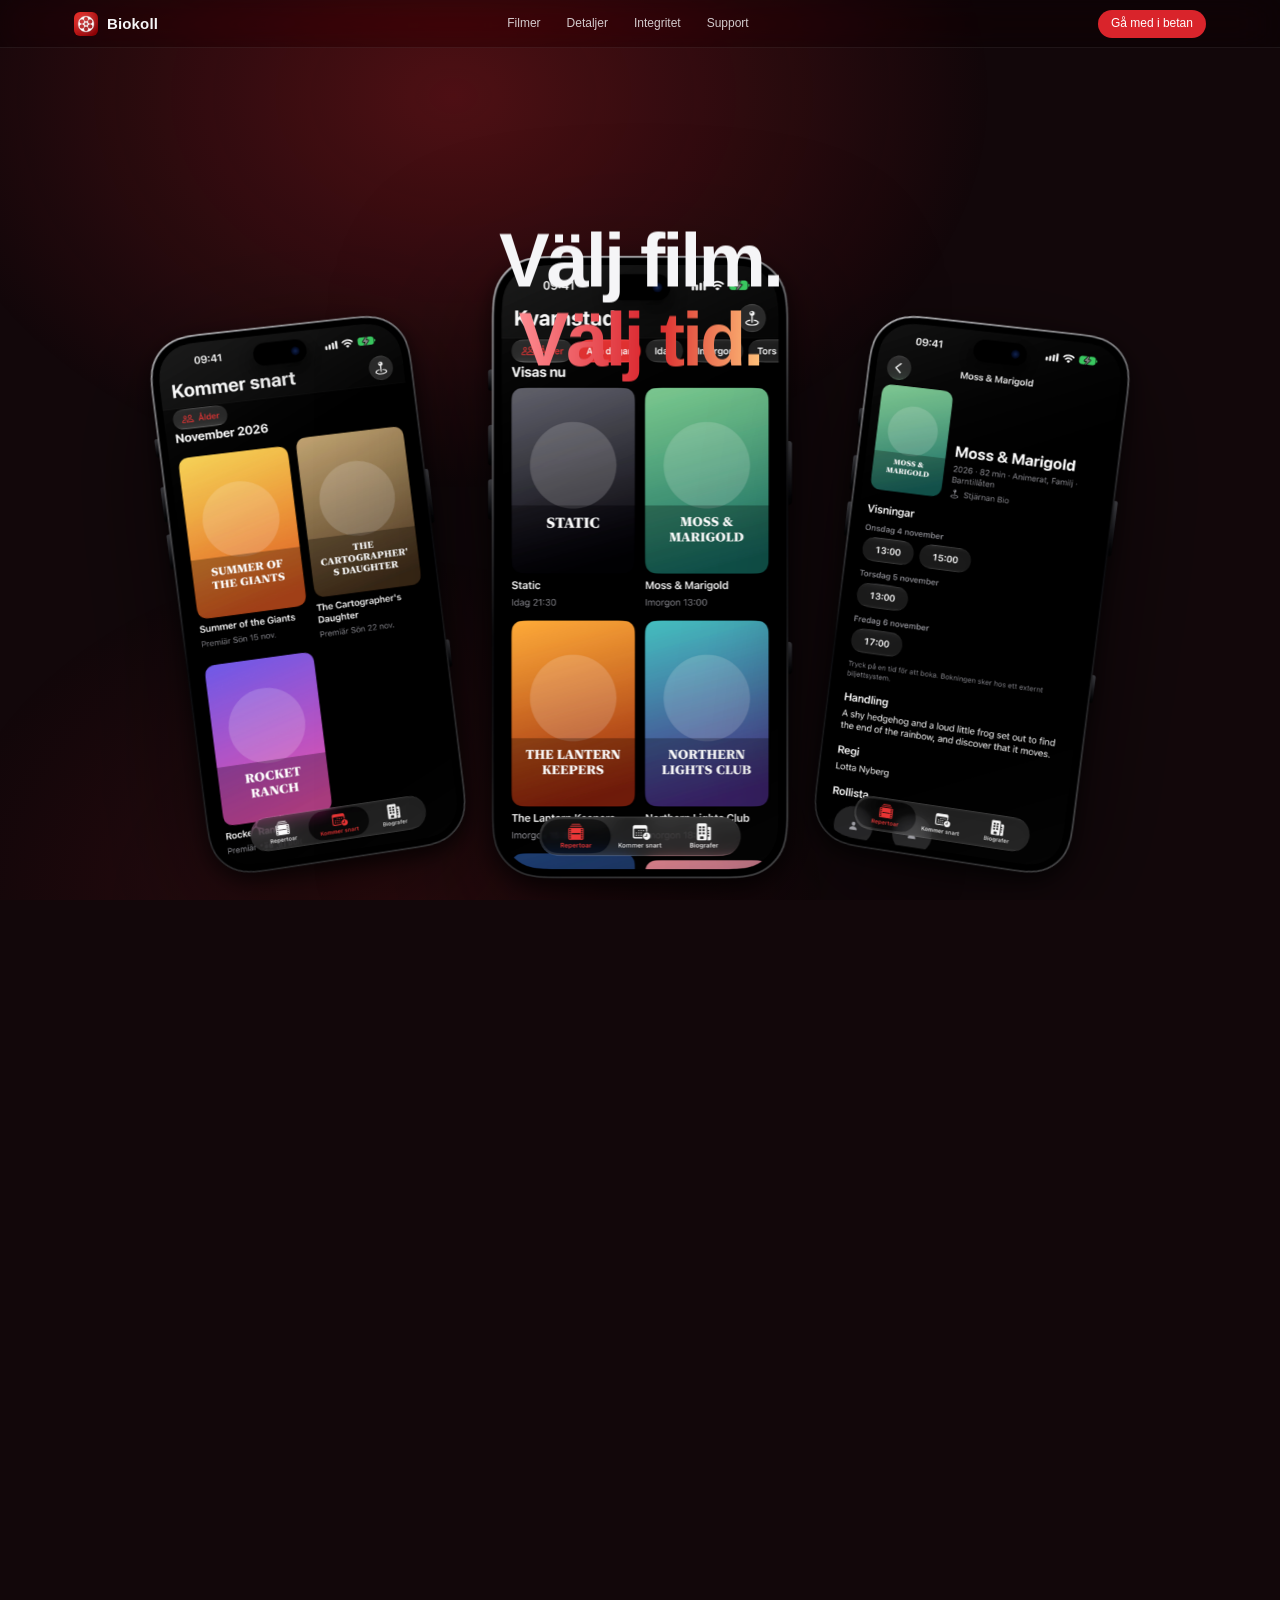
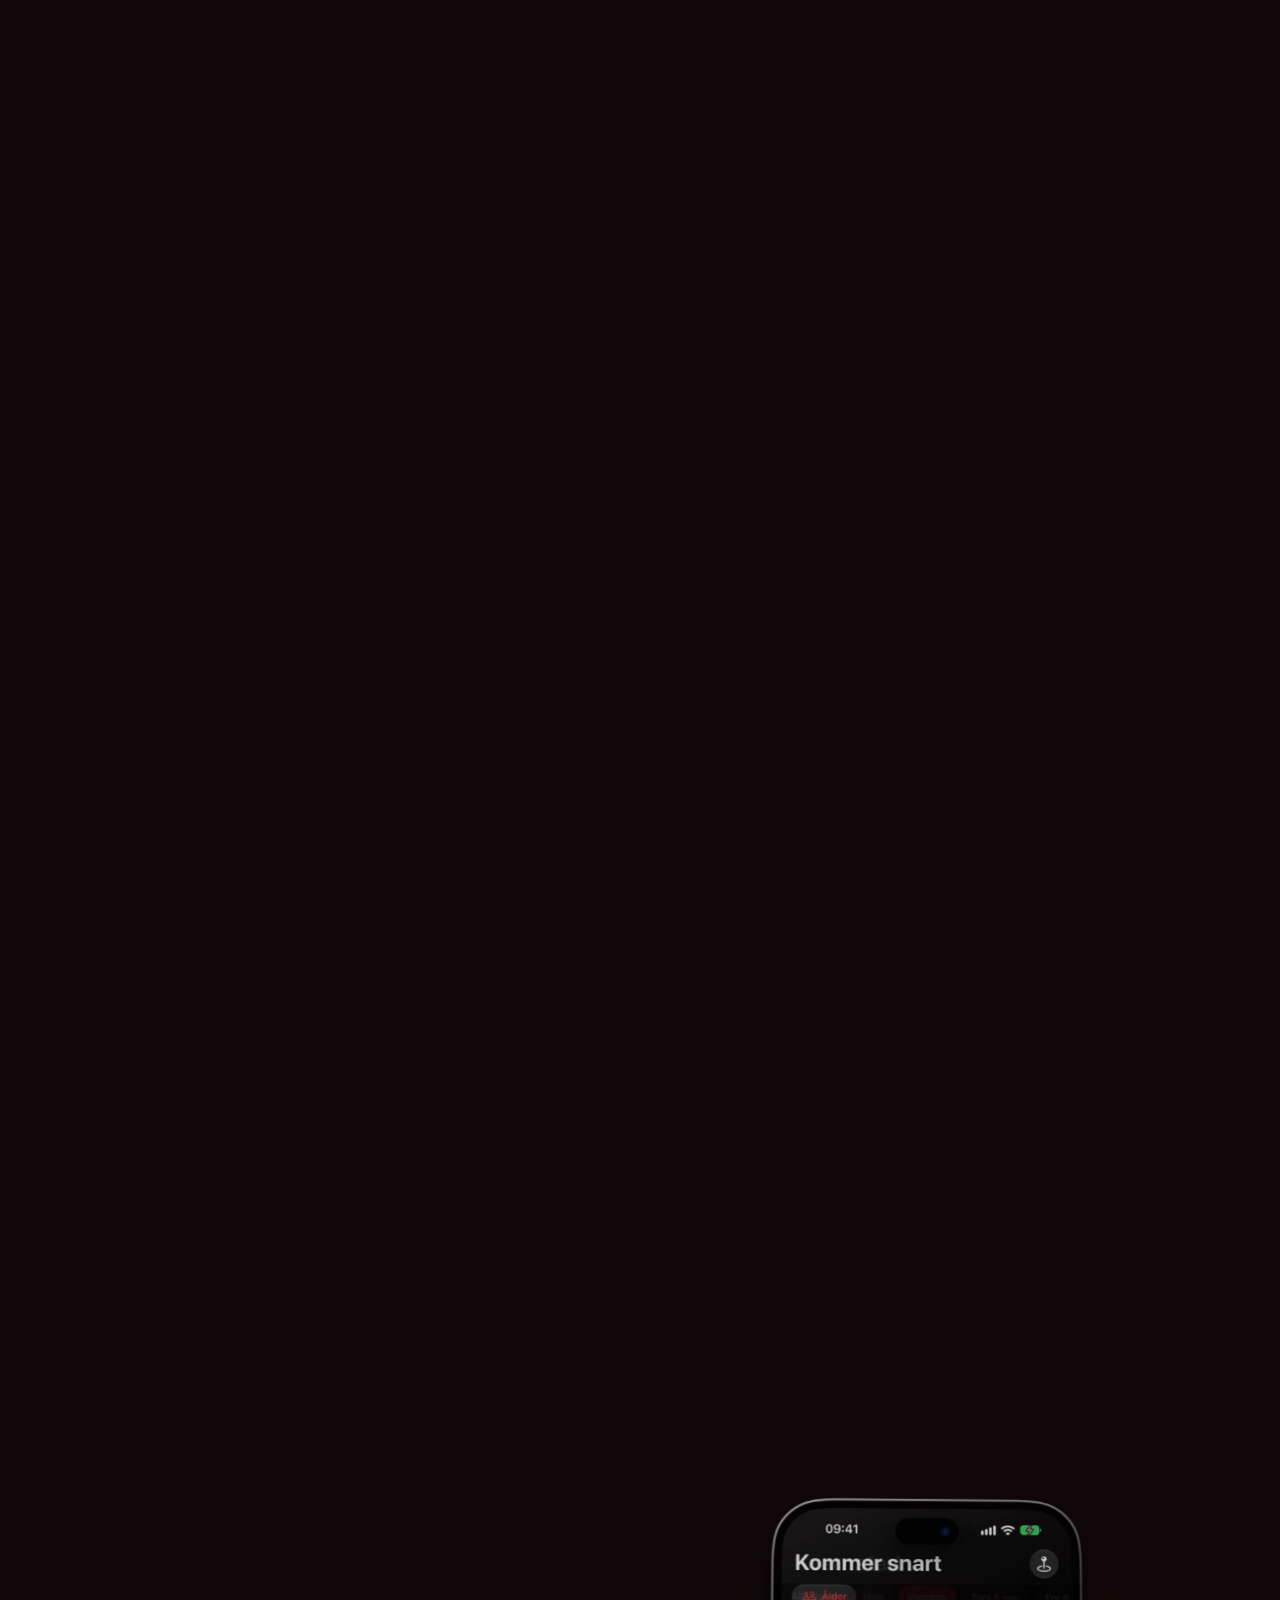
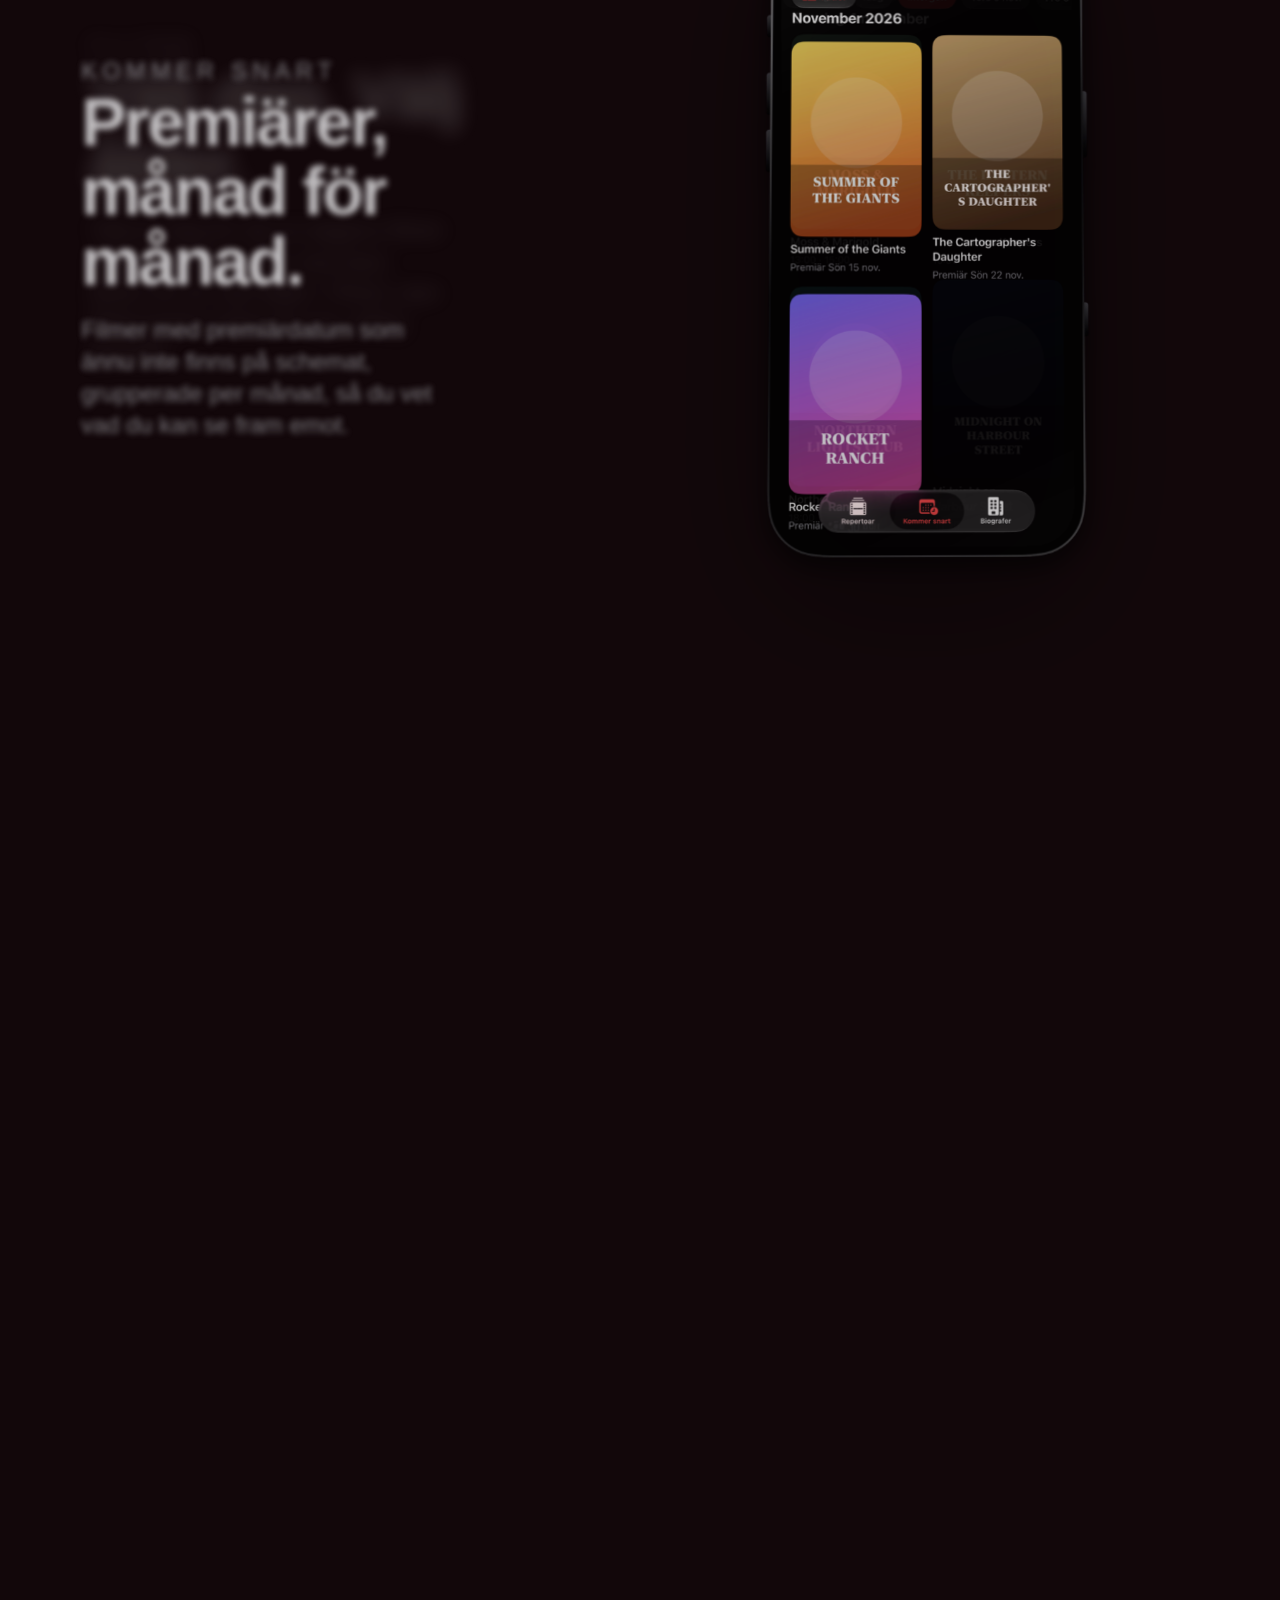
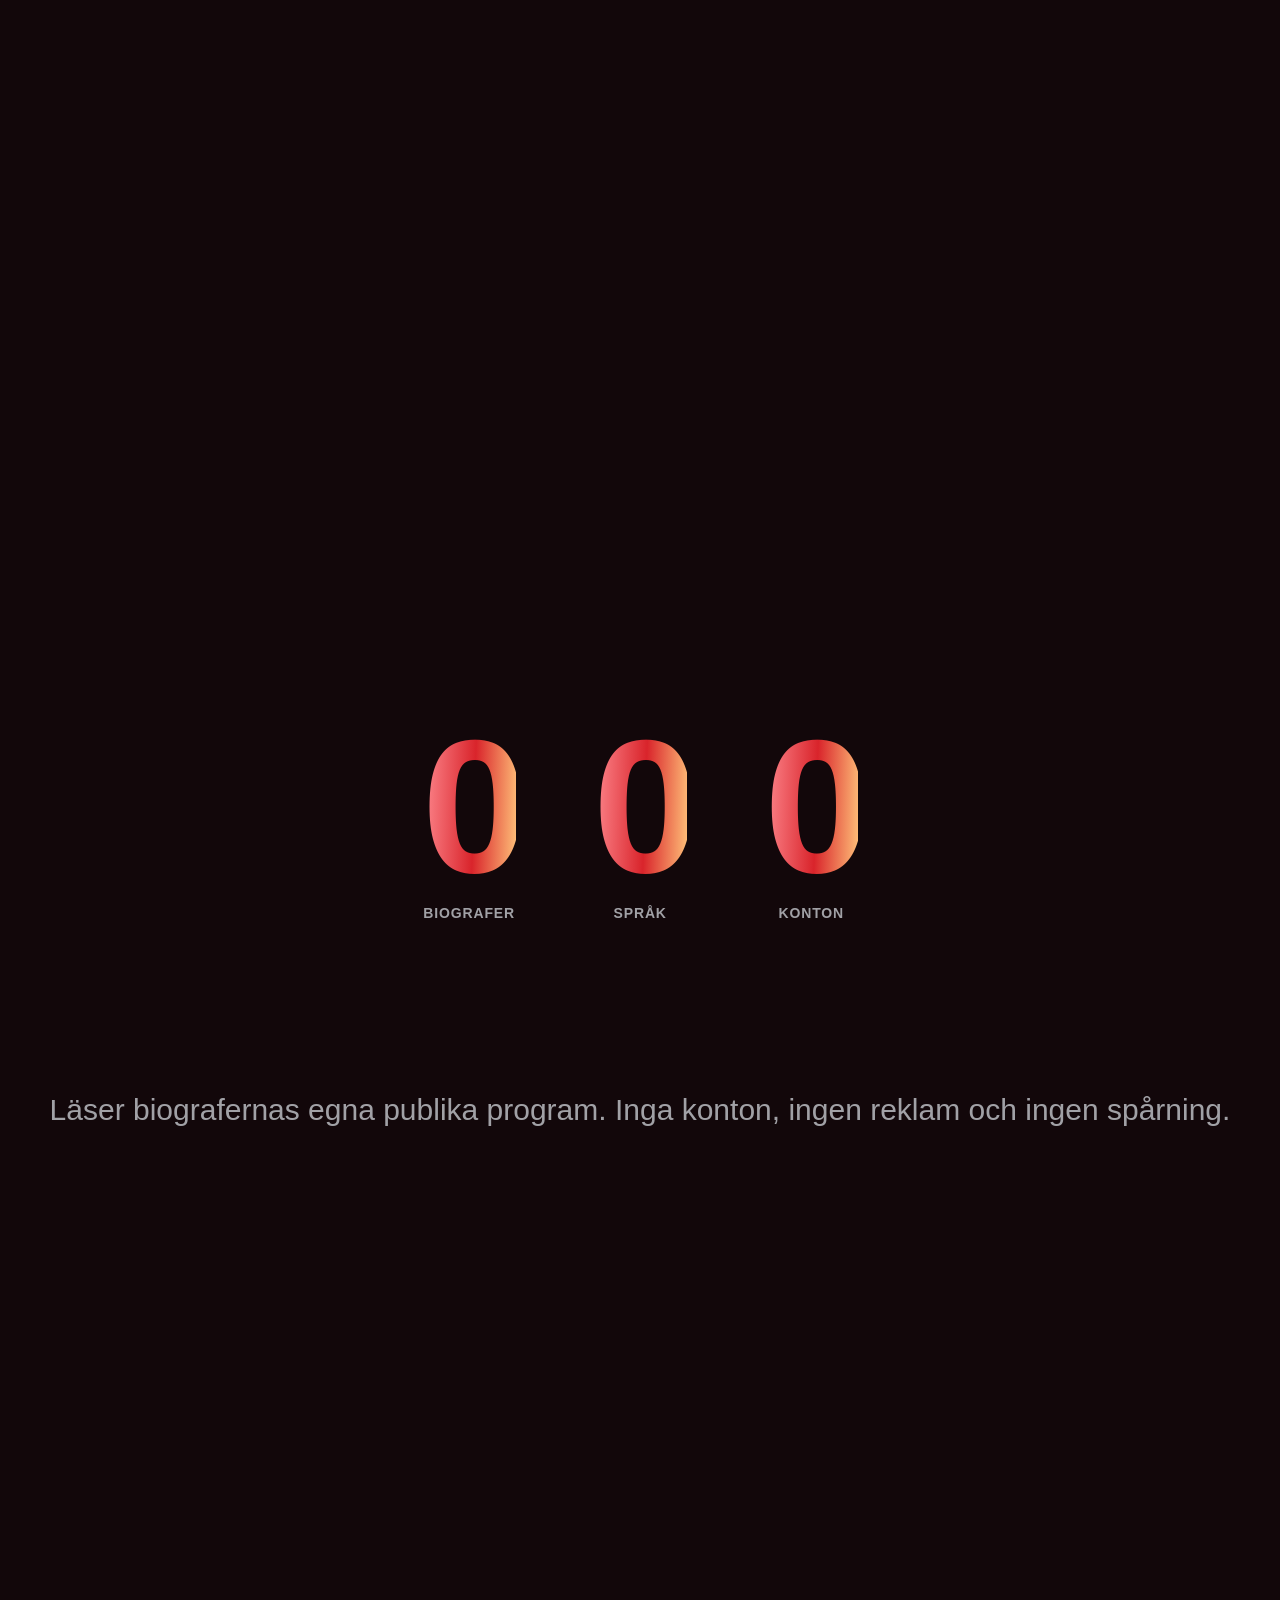
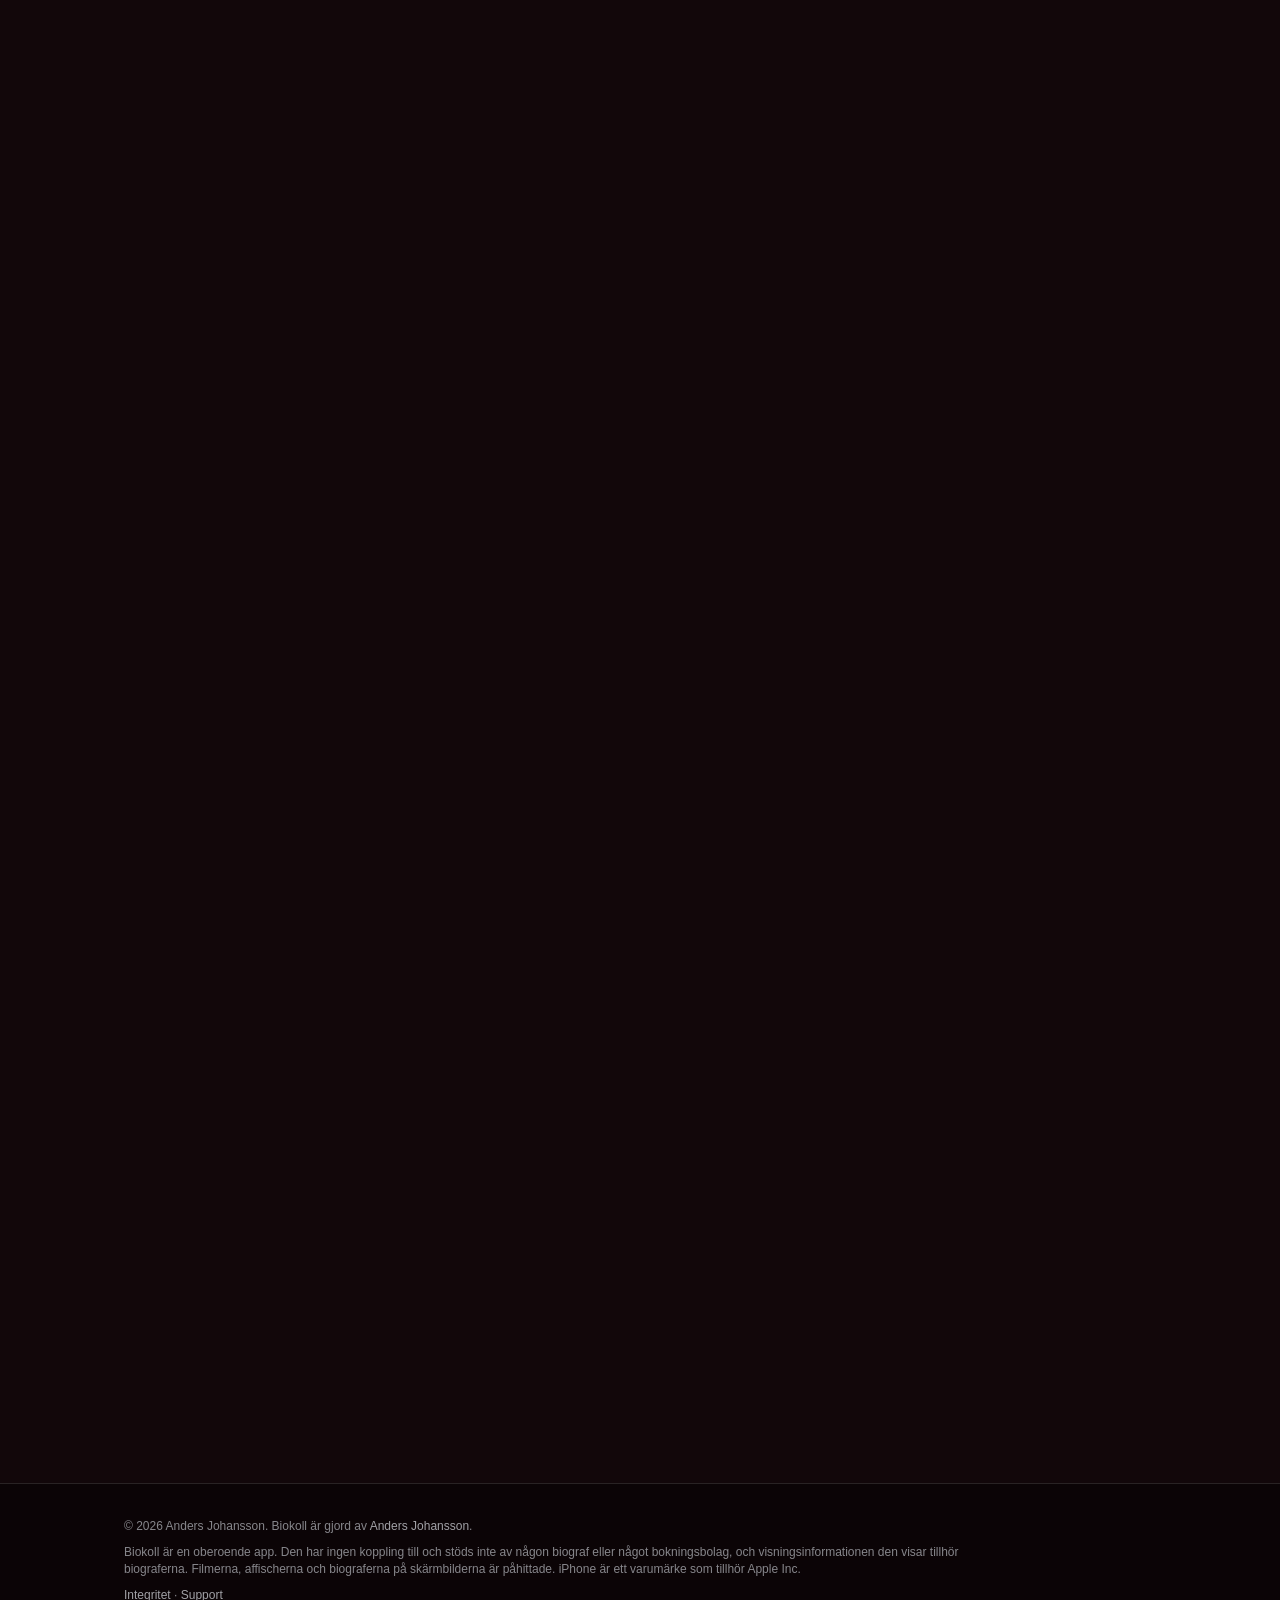
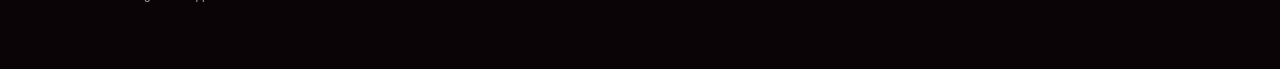
==== commit 3b3cca4f: "Biokoll site in Swedish: copy, Swedish screenshots, Swedish privacy policy and support Co-Authored-B" ====
--- a/index.html
+++ b/index.html
@@ -1,15 +1,15 @@
 <!doctype html>
-<html lang="en">
+<html lang="sv">
 <head>
   <meta charset="utf-8">
   <meta name="viewport" content="width=device-width, initial-scale=1, viewport-fit=cover">
-  <title>Biokoll – showtimes, trailers and tickets for your local cinema</title>
-  <meta name="description" content="Biokoll shows what is on at your local cinema, what is coming soon, plays the trailer right on the page and takes you to the cinema’s own tickets. For iPhone, in Swedish and English.">
+  <title>Biokoll – visningar, trailers och biljetter till din lokala bio</title>
+  <meta name="description" content="Biokoll visar vad som går på din lokala bio och vad som kommer, spelar trailern direkt på sidan och tar dig till biografens egna biljetter. För iPhone, på svenska och engelska.">
   <meta name="theme-color" content="#12070a">
   <link rel="icon" type="image/png" href="assets/favicon.png">
   <link rel="apple-touch-icon" href="assets/apple-touch-icon.png">
   <meta property="og:title" content="Biokoll">
-  <meta property="og:description" content="Showtimes, trailers and tickets for your local cinema. For iPhone, in Swedish and English.">
+  <meta property="og:description" content="Visningar, trailers och biljetter till din lokala bio. För iPhone, på svenska och engelska.">
   <meta property="og:type" content="website">
   <meta property="og:url" content="https://idrewn.github.io/reelhouse-web/">
   <meta property="og:image" content="https://idrewn.github.io/reelhouse-web/assets/og.jpg">
@@ -20,23 +20,23 @@
 <div class="ambient" aria-hidden="true"></div>
 <header class="nav"><div class="wrap">
   <a class="brand" href="./"><img src="assets/icon.png" alt="" width="24" height="24">Biokoll</a>
-  <ul><li><a href="#films">Films</a></li><li><a href="#details">Details</a></li><li><a href="privacy.html">Privacy</a></li><li><a href="support.html">Support</a></li></ul>
-  <a class="buy" href="https://testflight.apple.com/join/zVCBJX56">Join the beta</a>
+  <ul><li><a href="#filmer">Filmer</a></li><li><a href="#details">Detaljer</a></li><li><a href="privacy.html">Integritet</a></li><li><a href="support.html">Support</a></li></ul>
+  <a class="buy" href="https://testflight.apple.com/join/zVCBJX56">Gå med i betan</a>
 </div></header>
 <main>
 <section class="stage hero" id="top" style="--n:3.3" data-stage data-bg="#12070a" data-glow="217,36,43">
   <div class="pin">
     <div class="hero-copy" data-beat="-1,-0.5,0.2,0.46" data-travel="-110">
-      <p class="eyebrow">Showtimes · trailers · tickets</p>
-      <h1>Biokoll.<br><span class="grad">What&rsquo;s on. What&rsquo;s next.</span></h1>
-      <p class="lead">What&rsquo;s on at your local cinema, what&rsquo;s coming, and the trailer right on the page.</p>
-      <div class="cta"><a class="pill fill" href="https://testflight.apple.com/join/zVCBJX56">Join the beta</a><a class="pill line" href="#films">See the films</a></div>
+      <p class="eyebrow">Visningar &middot; trailers &middot; biljetter</p>
+      <h1>Biokoll.<br><span class="grad">Vad går. Vad kommer.</span></h1>
+      <p class="lead">Vad som går på din lokala bio, vad som kommer, och trailern direkt på sidan.</p>
+      <div class="cta"><a class="pill fill" href="https://testflight.apple.com/join/zVCBJX56">Gå med i betan</a><a class="pill line" href="#filmer">Se filmerna</a></div>
     </div>
-    <p class="hero-tag" data-beat="0.42,0.62,2,3" data-travel="50">Pick a film.<br><span class="grad">Pick a time.</span></p>
-    <div class="fan"><div class="device" data-motion="fan" data-i="0" data-n="3"><img src="assets/phone-coming.png" alt="Coming soon, grouped by month" width="1306" height="2360" loading=eager></div><div class="device" data-motion="fan" data-i="1" data-n="3"><img src="assets/phone-now.png" alt="Now showing: a grid of posters" width="1306" height="2360"></div><div class="device" data-motion="fan" data-i="2" data-n="3"><img src="assets/phone-movie.png" alt="A movie page with showtimes" width="1306" height="2360" loading=eager></div></div>
+    <p class="hero-tag" data-beat="0.42,0.62,2,3" data-travel="50">Välj film.<br><span class="grad">Välj tid.</span></p>
+    <div class="fan"><div class="device" data-motion="fan" data-i="0" data-n="3"><img src="assets/phone-coming.png" alt="Kommer snart, grupperat per månad" width="1306" height="2360"></div><div class="device" data-motion="fan" data-i="1" data-n="3"><img src="assets/phone-now.png" alt="Repertoar: en vägg av affischer" width="1306" height="2360"></div><div class="device" data-motion="fan" data-i="2" data-n="3"><img src="assets/phone-movie.png" alt="En filmsida med visningstider" width="1306" height="2360"></div></div>
   </div>
 </section>
-<section class="stage" id="films" style="--n:6.0" data-stage data-bg="#12070a" data-glow="217,36,43">
+<section class="stage" id="filmer" style="--n:6.0" data-stage data-bg="#12070a" data-glow="217,36,43">
   <i class="mark" aria-hidden="true" data-bg="#12070a" data-glow="217,36,43" style="position:absolute;left:0;top:16.67%;width:1px;height:1px"></i>
 <i class="mark" aria-hidden="true" data-bg="#1a0a10" data-glow="230,80,90" style="position:absolute;left:0;top:33.33%;width:1px;height:1px"></i>
 <i class="mark" aria-hidden="true" data-bg="#1a0c18" data-glow="200,60,150" style="position:absolute;left:0;top:50.00%;width:1px;height:1px"></i>
@@ -44,52 +44,51 @@
 <i class="mark" aria-hidden="true" data-bg="#12070a" data-glow="217,36,43" style="position:absolute;left:0;top:83.33%;width:1px;height:1px"></i>
   <div class="pin split">
     <div class="copy"><div class="beat" data-beat="-1.000,-0.500,0.150,0.250">
-        <p class="eyebrow">Now showing</p>
-        <h2>Everything on at your cinema.</h2>
-        <p>Posters, times and details for the shows coming up, soonest first. Switch between five cinemas in southern Sweden with one tap.</p>
+        <p class="eyebrow">Repertoar</p>
+        <h2>Allt som går på din bio.</h2>
+        <p>Affischer, tider och detaljer för kommande visningar, de som går snart först. Byt mellan fem biografer i södra Sverige med ett tryck.</p>
       </div><div class="beat" data-beat="0.150,0.250,0.350,0.450">
-        <p class="eyebrow">Filters</p>
-        <h2>Pick a day. Pick an age.</h2>
-        <p>Choose any day to see that day&rsquo;s films with their times, or show only films for a certain age. Films without an age rating are listed separately, never guessed.</p>
+        <p class="eyebrow">Filter</p>
+        <h2>Välj dag. Välj ålder.</h2>
+        <p>Välj en dag för att se dagens filmer med sina tider, eller visa bara filmer för en viss ålder. Filmer utan åldersgräns listas för sig, aldrig gissade.</p>
       </div><div class="beat" data-beat="0.350,0.450,0.550,0.650">
-        <p class="eyebrow">Coming soon</p>
-        <h2>Premieres, by month.</h2>
-        <p>Films with a premiere date that aren&rsquo;t on the schedule yet, grouped by month, so you know what to look forward to.</p>
+        <p class="eyebrow">Kommer snart</p>
+        <h2>Premiärer, månad för månad.</h2>
+        <p>Filmer med premiärdatum som ännu inte finns på schemat, grupperade per månad, så du vet vad du kan se fram emot.</p>
       </div><div class="beat" data-beat="0.550,0.650,0.750,0.850">
-        <p class="eyebrow">Movie page</p>
-        <h2>Showtimes, plot and trailer.</h2>
-        <p>Tap play on the poster and the page scrolls to the trailer and starts it. Tap a time and the cinema&rsquo;s own ticket page opens inside the app.</p>
+        <p class="eyebrow">Filmsida</p>
+        <h2>Visningar, handling och trailer.</h2>
+        <p>Tryck på play på affischen så scrollar sidan till trailern och startar den. Tryck på en tid så öppnas biografens egen biljettsida i appen.</p>
       </div><div class="beat" data-beat="0.750,0.850,2.000,3.000">
-        <p class="eyebrow">Cinemas</p>
-        <h2>Your cinema, your language.</h2>
-        <p>Call, email or open the map, and switch between Svenska and English in one tap.</p>
+        <p class="eyebrow">Biografer</p>
+        <h2>Din bio, ditt språk.</h2>
+        <p>Ring, mejla eller öppna kartan, och växla mellan svenska och engelska med ett tryck.</p>
       </div></div>
-    <div class="devwrap"><div class="device" data-motion="sway"><img data-beat="-1.000,-0.500,0.140,0.260" src="assets/phone-now.png" alt="Now showing" loading="lazy" width=1306 height=2360><img data-beat="0.140,0.260,0.340,0.460" src="assets/phone-day.png" alt="The day filter" loading="lazy" width=1306 height=2360><img data-beat="0.340,0.460,0.540,0.660" src="assets/phone-coming.png" alt="Coming soon" loading="lazy" width=1306 height=2360><img data-beat="0.540,0.660,0.740,0.860" src="assets/phone-movie.png" alt="A movie page" loading="lazy" width=1306 height=2360><img data-beat="0.740,0.860,2.000,3.000" src="assets/phone-cinemas.png" alt="The cinemas list" loading="lazy" width=1306 height=2360></div></div>
+    <div class="devwrap"><div class="device" data-motion="sway"><img data-beat="-1.000,-0.500,0.140,0.260" src="assets/phone-now.png" alt="Repertoar" loading="lazy" width=1306 height=2360><img data-beat="0.140,0.260,0.340,0.460" src="assets/phone-day.png" alt="Dagfiltret" loading="lazy" width=1306 height=2360><img data-beat="0.340,0.460,0.540,0.660" src="assets/phone-coming.png" alt="Kommer snart" loading="lazy" width=1306 height=2360><img data-beat="0.540,0.660,0.740,0.860" src="assets/phone-movie.png" alt="En filmsida" loading="lazy" width=1306 height=2360><img data-beat="0.740,0.860,2.000,3.000" src="assets/phone-cinemas.png" alt="Biograflistan" loading="lazy" width=1306 height=2360></div></div>
   </div>
 </section>
 <section class="stage numbers" style="--n:2.6" data-stage data-bg="#160914" data-glow="200,40,120">
-  <div class="pin"><div class="row" data-zoom><div><div class="n grad" data-count="5" data-pre="" data-suf="">0</div><div class="l">cinemas</div></div><div><div class="n grad" data-count="2" data-pre="" data-suf="">0</div><div class="l">languages</div></div><div><div class="n grad" data-count="0" data-pre="" data-suf="">0</div><div class="l">accounts</div></div></div><p class="sentence">Reads the cinemas&rsquo; own public programme. No accounts, no ads and no tracking.</p></div>
+  <div class="pin"><div class="row" data-zoom><div><div class="n grad" data-count="5" data-pre="" data-suf="">0</div><div class="l">biografer</div></div><div><div class="n grad" data-count="2" data-pre="" data-suf="">0</div><div class="l">språk</div></div><div><div class="n grad" data-count="0" data-pre="" data-suf="">0</div><div class="l">konton</div></div></div><p class="sentence">Läser biografernas egna publika program. Inga konton, ingen reklam och ingen spårning.</p></div>
 </section>
 <section class="block center" id="details" data-bg="#12070a" data-glow="217,36,43">
   <div class="wrap">
-    <p class="eyebrow" data-reveal>Details</p>
-    <h2 data-reveal>The whole programme, in your pocket.</h2>
+    <p class="eyebrow" data-reveal>Detaljer</p>
+    <h2 data-reveal>Hela programmet, i fickan.</h2>
     
-    <div class="bento"><div class="tile w4 hot" data-reveal><span class="k">Offline</span><h3>Saved for later.</h3><p>The latest schedule and the posters are kept on your phone, so you can check what&rsquo;s on even without a connection. A banner says when it was last updated.</p></div><div class="tile " data-reveal><span class="k">Trailers</span><h3>Right on the page.</h3><p>They play in place, only when you tap play.</p></div><div class="tile " data-reveal><span class="k">Tickets</span><h3>From the cinema itself.</h3><p>Biokoll never sees or handles your payment.</p></div><div class="tile " data-reveal><span class="k">Design</span><h3>Built for iOS 26.</h3><p>Liquid Glass, in light and dark appearance.</p></div><div class="tile " data-reveal><span class="k">Time</span><h3>Swedish local time.</h3><p>Showtimes are shown in Swedish local time.</p></div><div class="tile w6" data-reveal><span class="k">Private</span><h3>No accounts, no tracking.</h3><p>No sign-up, no ads and no analytics. <a href="privacy.html">Read the privacy policy</a>.</p></div></div>
+    <div class="bento"><div class="tile w4 hot" data-reveal><span class="k">Offline</span><h3>Sparat till senare.</h3><p>Senaste schemat och affischerna sparas på telefonen, så du kan se vad som går även utan uppkoppling. En banderoll visar när det senast uppdaterades.</p></div><div class="tile " data-reveal><span class="k">Trailers</span><h3>Direkt på sidan.</h3><p>De spelas på plats, först när du trycker på play.</p></div><div class="tile " data-reveal><span class="k">Biljetter</span><h3>Hos biografen.</h3><p>Biokoll ser eller hanterar aldrig din betalning.</p></div><div class="tile " data-reveal><span class="k">Design</span><h3>Byggd för iOS 26.</h3><p>Liquid Glass, i ljust och mörkt läge.</p></div><div class="tile " data-reveal><span class="k">Tid</span><h3>Svensk lokal tid.</h3><p>Visningstider visas i svensk lokal tid.</p></div><div class="tile w6" data-reveal><span class="k">Privat</span><h3>Inga konton, ingen spårning.</h3><p>Ingen registrering, ingen reklam och ingen analys. <a href="privacy.html">Läs integritetspolicyn</a>.</p></div></div>
   </div>
 </section>
 <section class="cta-block" id="get" data-bg="#12070a" data-glow="217,36,43">
   <div class="wrap">
     <img class="icon" src="assets/icon.png" alt="Biokoll app icon" width="132" height="132" data-reveal>
-    <h2 data-reveal>Get Biokoll.</h2>
-    <p class="lead" data-reveal>In TestFlight beta now. For iPhone with iOS 26 or later.</p>
-    <div class="cta" data-reveal><a class="pill fill" href="https://testflight.apple.com/join/zVCBJX56">Join the beta</a><a class="pill line" href="support.html">Support</a></div>
+    <h2 data-reveal>Skaffa Biokoll.</h2>
+    <p class="lead" data-reveal>Just nu i TestFlight-beta. För iPhone med iOS 26 eller senare.</p>
+    <div class="cta" data-reveal><a class="pill fill" href="https://testflight.apple.com/join/zVCBJX56">Gå med i betan</a><a class="pill line" href="support.html">Support</a></div>
     
   </div>
 </section>
 </main>
-<footer><div class="wrap"><p>&copy; 2026 Anders Johansson. Biokoll is made by <a href="https://github.com/iDrewn">Anders Johansson</a>.</p>
-    <p>Biokoll is an independent app. It is not affiliated with or endorsed by any cinema or booking provider, and the show information it displays belongs to the cinemas. The films, posters and cinemas in the screenshots are fictional. iPhone is a trademark of Apple Inc.</p></div></footer>
+<footer><div class="wrap"><p>&copy; 2026 Anders Johansson. Biokoll är gjord av <a href="https://github.com/iDrewn">Anders Johansson</a>.</p><p>Biokoll är en oberoende app. Den har ingen koppling till och stöds inte av någon biograf eller något bokningsbolag, och visningsinformationen den visar tillhör biograferna. Filmerna, affischerna och biograferna på skärmbilderna är påhittade. iPhone är ett varumärke som tillhör Apple Inc.</p><p><a href="privacy.html">Integritet</a> &middot; <a href="support.html">Support</a></p></div></footer>
 <script src="motion.js" defer></script>
 </body>
 </html>
--- a/motion.css
+++ b/motion.css
@@ -76,6 +76,17 @@
 .fan { position: absolute; inset: 0; display: grid; place-items: end center; perspective: 1700px; }
 .fan .device { grid-area: 1 / 1; height: min(78svh, 112vw * 1.1); margin-bottom: -2svh; }
 .fan.low .device { margin-bottom: -14svh; }
+.fan.mid .device.icon { height: auto; width: clamp(60px, 12vw, 132px); aspect-ratio: 1; margin-bottom: 30svh; border-radius: 22%; overflow: hidden; filter: drop-shadow(0 22px 40px rgba(0,0,0,.55)); }
+.fan.mid .device.icon img { object-fit: cover; }
+.beat-icon { width: 84px; height: 84px; border-radius: 20px; margin-bottom: 18px; box-shadow: 0 14px 36px rgba(var(--glow), .45); }
+.beat .cta { margin-top: 22px; }
+.beat .cta .pill { padding: 10px 20px; font-size: 16px; }
+.track-head { position: absolute; left: 0; right: 0; top: 14svh; padding: 0 24px; text-align: center; z-index: 1; }
+.hstage .pin { align-items: center; }
+.hstage .track { margin-top: 12svh; }
+.track a.card { color: var(--fg); text-decoration: none; gap: 22px; }
+.track a.card:hover { border-color: var(--accent2); }
+.track .go { color: var(--accent2); font-weight: 600; }
 
 /* Big numbers */
 .numbers .pin { display: grid; place-items: center; text-align: center; }
